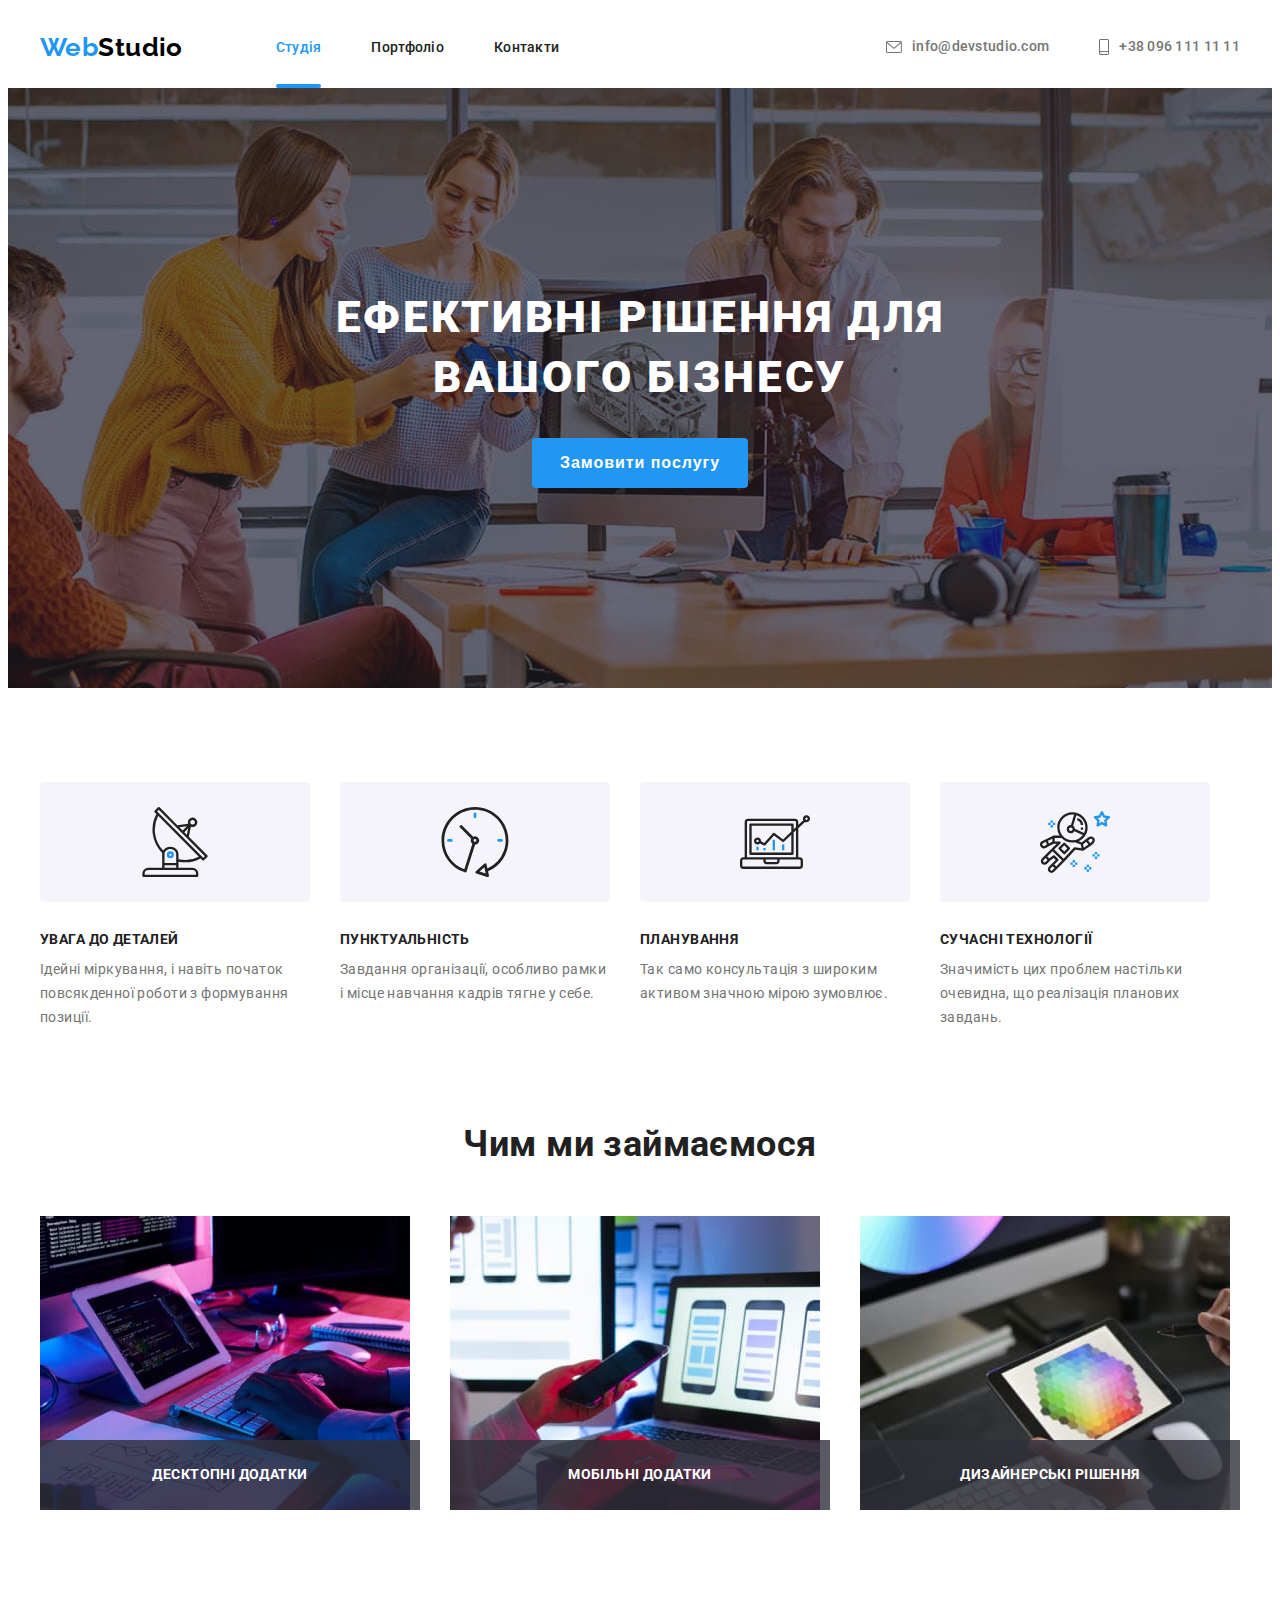
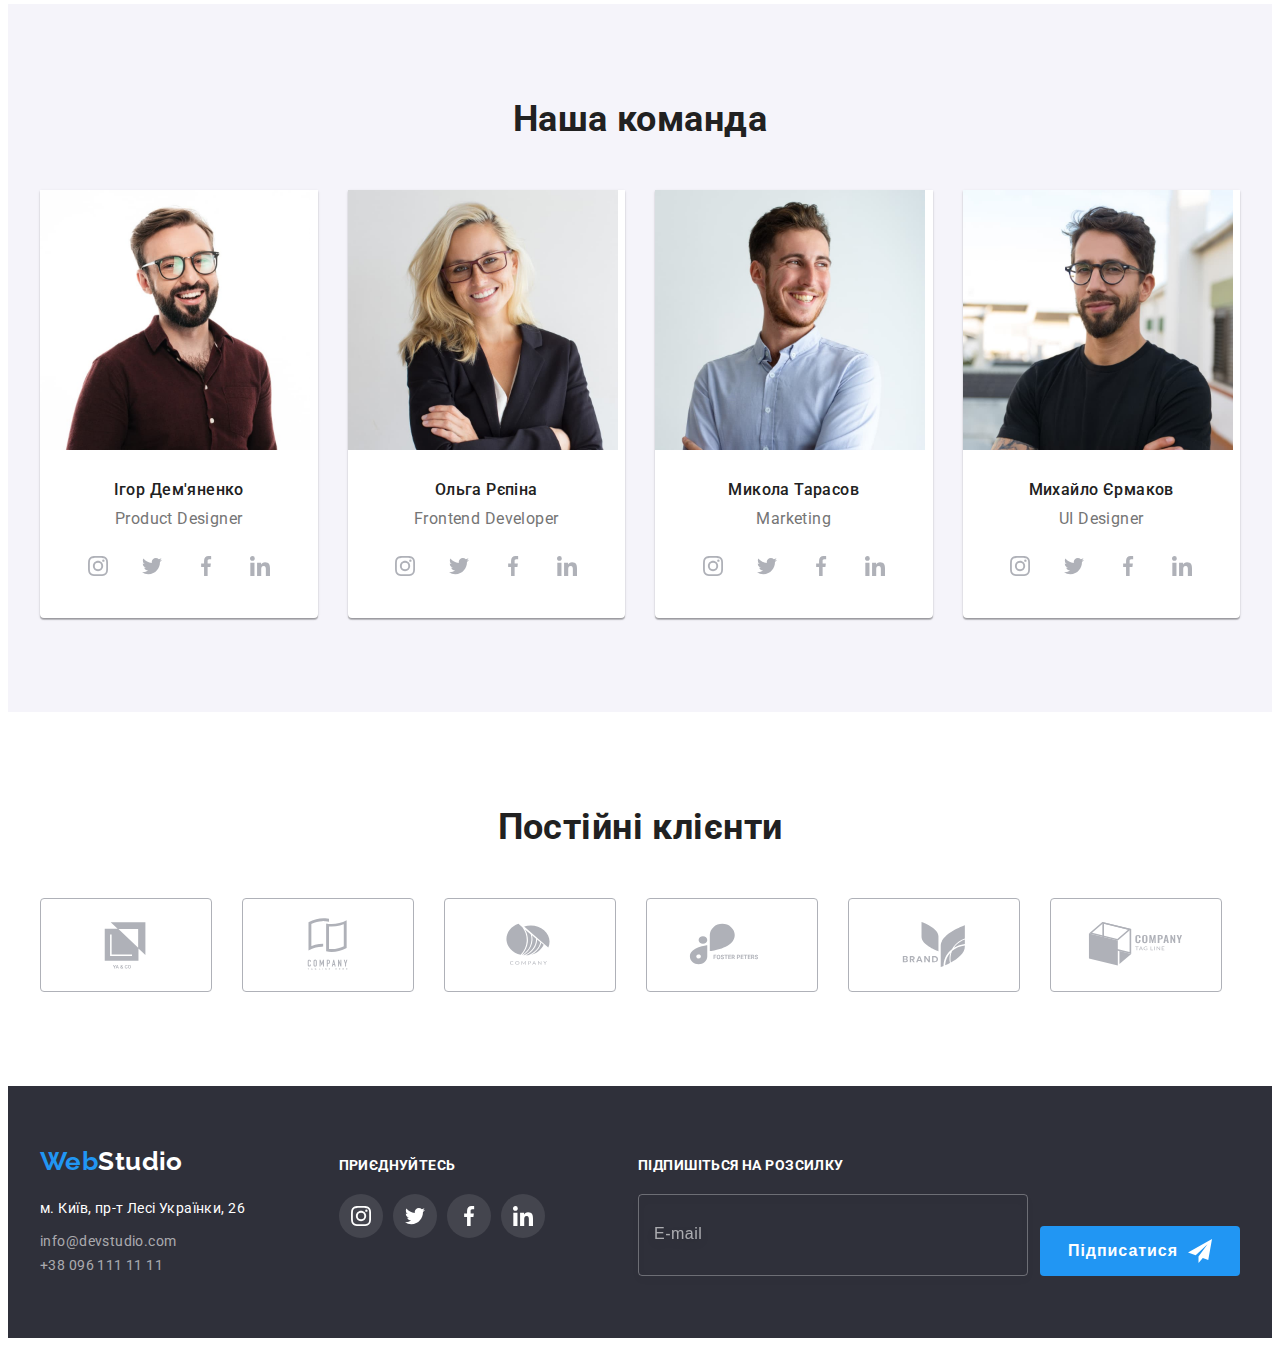
==== index.html @ f3a1c40e "Initial commit" ====
<!DOCTYPE html>
<html lang="uk">
  <head>
    <meta charset="UTF-8" />
    <meta http-equiv="X-UA-Compatible" content="IE=edge" />
    <meta name="viewport" content="width=device-width, initial-scale=1.0" />
    <title>WebStudio</title>
    <link rel="preconnect" href="https://fonts.googleapis.com" />
    <link rel="preconnect" href="https://fonts.gstatic.com" crossorigin />
    <link
      href="https://fonts.googleapis.com/css2?family=Raleway:wght@700&family=Roboto:wght@400;500;700;900&display=swap"
      rel="stylesheet"
    />
    <link
      rel="stylesheet"
      href="https://cdnjs.cloudflare.com/ajax/libs/modern-normalize/1.1.0/modern-normalize.min.css"
      integrity="sha512-wpPYUAdjBVSE4KJnH1VR1HeZfpl1ub8YT/NKx4PuQ5NmX2tKuGu6U/JRp5y+Y8XG2tV+wKQpNHVUX03MfMFn9Q=="
      crossorigin="anonymous"
      referrerpolicy="no-referrer"
    />
    <link rel="stylesheet" href="./css/main.min.css" />
  </head>
  <body>
    <header class="header header--interval">
      <div class="container header__position">
        <nav class="header__navigation">
          <a class="logo logo--blue logo--right link" href="./index.html"
            >Web<span class="logo logo--black">Studio</span>
          </a>
          <ul class="header__list list">
            <li class="header__item">
              <a class="header__link link current" href="./index.html"
                >Студія</a
              >
            </li>
            <li class="header__item">
              <a class="header__link link" href="./portfolio.html">Портфоліо</a>
            </li>
            <li class="header__item">
              <a class="header__link link" href="">Контакти</a>
            </li>
          </ul>
        </nav>
        <ul class="header-contacts list">
          <li class="header-contacts__item">
            <a
              href="mailto:info@devstudio.com"
              class="header-contacts__link link"
            >
              <svg class="header-contacts__icon" width="16" height="12">
                <use href="./img/symbol-defs.svg#icon-envelope"></use>
              </svg>
              info@devstudio.com
            </a>
          </li>
          <li class="header-contacts__item">
            <a href="tel:+380961111111" class="header-contacts__link link">
              <svg class="header-contacts__icon" width="10" height="16">
                <use href="./img/symbol-defs.svg#icon-smartphone"></use>
              </svg>
              +38 096 111 11 11
            </a>
          </li>
        </ul>
      </div>
    </header>
    <main>
      <section class="hero section">
        <div class="container">
          <h1 class="hero__title">Ефективні рішення для вашого бізнесу</h1>
          <button class="button button--size-s" type="button" data-modal-open>
            Замовити послугу
          </button>
        </div>
      </section>
      <section class="advanteges section">
        <div class="container">
          <h2 class="advanteges__title visually-hidden">Переваги</h2>
          <ul class="advanteges__list list">
            <li class="advanteges__item">
              <div class="advanteges__icon">
                <svg class="advanteges__icon-item" width="70" height="70">
                  <use href="./img/symbol-defs.svg#icon-antenna"></use>
                </svg>
              </div>
              <h3 class="advanteges__title">Увага до деталей</h3>
              <p class="advanteges__text">
                Ідейні міркування, і навіть початок повсякденної роботи з
                формування позиції.
              </p>
            </li>
            <li class="advanteges__item">
              <div class="advanteges__icon">
                <svg class="advanteges__icon-item" width="70" height="70">
                  <use href="./img/symbol-defs.svg#icon-clock"></use>
                </svg>
              </div>
              <h3 class="advanteges__title">Пунктуальність</h3>
              <p class="advanteges__text">
                Завдання організації, особливо рамки і місце навчання кадрів
                тягне у себе.
              </p>
            </li>
            <li class="advanteges__item">
              <div class="advanteges__icon">
                <svg class="advanteges__icon-item" width="70" height="70">
                  <use href="./img/symbol-defs.svg#icon-diagram"></use>
                </svg>
              </div>
              <h3 class="advanteges__title">Планування</h3>
              <p class="advanteges__text">
                Так само консультація з широким активом значною мірою зумовлює.
              </p>
            </li>
            <li class="advanteges__item">
              <div class="advanteges__icon">
                <svg class="advanteges__icon-item" width="70" height="70">
                  <use href="./img/symbol-defs.svg#icon-astronaut"></use>
                </svg>
              </div>
              <h3 class="advanteges__title">Сучасні технології</h3>
              <p class="advanteges__text">
                Значимість цих проблем настільки очевидна, що реалізація
                планових завдань.
              </p>
            </li>
          </ul>
        </div>
      </section>
      <section class="work section">
        <div class="container">
          <h2 class="title title--theme">Чим ми займаємося</h2>
          <ul class="work__list list">
            <li class="work__item">
              <img
                src="./img/workplace1.jpg"
                alt="верстка сайту"
                width="370"
                height="294"
              />
              <p class="work__name work__name--theme">Десктопні додатки</p>
            </li>
            <li class="work__item">
              <img
                src="./img/workplace2.jpg"
                alt="дизайн додатку"
                width="370"
                height="294"
              />
              <p class="work__name work__name--theme">Мобільні додатки</p>
            </li>
            <li class="work__item">
              <img
                src="./img/workplace3.jpg"
                alt="вибір кольору"
                width="370"
                height="294"
              />
              <p class="work__name work__name--theme">Дизайнерські рішення</p>
            </li>
          </ul>
        </div>
      </section>
      <section class="command section">
        <div class="container">
          <h2 class="title title--theme">Наша команда</h2>
          <ul class="command__list list">
            <li class="command__item">
              <img
                src="./img/team_mmbr1.jpeg"
                alt="працівник вебстудії"
                width="270"
                height="260"
              />
              <div class="command__card">
                <h3 class="command__name">Ігор Дем'яненко</h3>
                <p class="command__position" lang="en">Product Designer</p>
                <ul class="social-list list">
                  <li class="social-list__item">
                    <a
                      class="social-list__link social-list__link--theme-s"
                      href=""
                    >
                      <svg class="social-list__icon" width="20" height="20">
                        <use href="./img/symbol-defs.svg#icon-instagram"></use>
                      </svg>
                    </a>
                  </li>
                  <li class="social-list__item">
                    <a
                      class="social-list__link social-list__link--theme-s"
                      href=""
                    >
                      <svg class="social-list__icon" width="20" height="20">
                        <use href="./img/symbol-defs.svg#icon-twitter"></use>
                      </svg>
                    </a>
                  </li>
                  <li class="social-list__item">
                    <a
                      class="social-list__link social-list__link--theme-s"
                      href=""
                    >
                      <svg class="social-list__icon" width="20" height="20">
                        <use href="./img/symbol-defs.svg#icon-facebook"></use>
                      </svg>
                    </a>
                  </li>
                  <li class="social-list__item">
                    <a
                      class="social-list__link social-list__link--theme-s"
                      href=""
                    >
                      <svg class="social-list__icon" width="20" height="20">
                        <use href="./img/symbol-defs.svg#icon-linkedin"></use>
                      </svg>
                    </a>
                  </li>
                </ul>
              </div>
            </li>
            <li class="command__item">
              <img
                src="./img/team_mmbr2.jpeg"
                alt="працівник вебстудії"
                width="270"
                height="260"
              />
              <div class="command__card">
                <h3 class="command__name">Ольга Рєпіна</h3>
                <p class="command__position" lang="en">Frontend Developer</p>
                <ul class="social-list list">
                  <li class="social-list__item">
                    <a
                      class="social-list__link social-list__link--theme-s"
                      href=""
                    >
                      <svg class="social-list__icon" width="20" height="20">
                        <use href="./img/symbol-defs.svg#icon-instagram"></use>
                      </svg>
                    </a>
                  </li>
                  <li class="social-list__item">
                    <a
                      class="social-list__link social-list__link--theme-s"
                      href=""
                    >
                      <svg class="social-list__icon" width="20" height="20">
                        <use href="./img/symbol-defs.svg#icon-twitter"></use>
                      </svg>
                    </a>
                  </li>
                  <li class="social-list__item">
                    <a
                      class="social-list__link social-list__link--theme-s"
                      href=""
                    >
                      <svg class="social-list__icon" width="20" height="20">
                        <use href="./img/symbol-defs.svg#icon-facebook"></use>
                      </svg>
                    </a>
                  </li>
                  <li class="social-list__item">
                    <a
                      class="social-list__link social-list__link--theme-s"
                      href=""
                    >
                      <svg class="social-list__icon" width="20" height="20">
                        <use href="./img/symbol-defs.svg#icon-linkedin"></use>
                      </svg>
                    </a>
                  </li>
                </ul>
              </div>
            </li>
            <li class="command__item">
              <img
                src="./img/team_mmbr3.jpeg"
                alt="працівник вебстудії"
                width="270"
                height="260"
              />
              <div class="command__card">
                <h3 class="command__name">Микола Тарасов</h3>
                <p class="command__position" lang="en">Marketing</p>
                <ul class="social-list list">
                  <li class="social-list__item">
                    <a
                      class="social-list__link social-list__link--theme-s"
                      href=""
                    >
                      <svg class="social-list__icon" width="20" height="20">
                        <use href="./img/symbol-defs.svg#icon-instagram"></use>
                      </svg>
                    </a>
                  </li>
                  <li class="social-list__item">
                    <a
                      class="social-list__link social-list__link--theme-s"
                      href=""
                    >
                      <svg class="social-list__icon" width="20" height="20">
                        <use href="./img/symbol-defs.svg#icon-twitter"></use>
                      </svg>
                    </a>
                  </li>
                  <li class="social-list__item">
                    <a
                      class="social-list__link social-list__link--theme-s"
                      href=""
                    >
                      <svg class="social-list__icon" width="20" height="20">
                        <use href="./img/symbol-defs.svg#icon-facebook"></use>
                      </svg>
                    </a>
                  </li>
                  <li class="social-list__item">
                    <a
                      class="social-list__link social-list__link--theme-s"
                      href=""
                    >
                      <svg class="social-list__icon" width="20" height="20">
                        <use href="./img/symbol-defs.svg#icon-linkedin"></use>
                      </svg>
                    </a>
                  </li>
                </ul>
              </div>
            </li>
            <li class="command__item">
              <img
                src="./img/team_mmbr4.jpeg"
                alt="працівник вебстудії"
                width="270"
                height="260"
              />
              <div class="command__card">
                <h3 class="command__name">Михайло Єрмаков</h3>
                <p class="command__position" lang="en">UI Designer</p>
                <ul class="social-list list">
                  <li class="social-list__item">
                    <a
                      class="social-list__link social-list__link--theme-s"
                      href=""
                    >
                      <svg class="social-list__icon" width="20" height="20">
                        <use href="./img/symbol-defs.svg#icon-instagram"></use>
                      </svg>
                    </a>
                  </li>
                  <li class="social-list__item">
                    <a
                      class="social-list__link social-list__link--theme-s"
                      href=""
                    >
                      <svg class="social-list__icon" width="20" height="20">
                        <use href="./img/symbol-defs.svg#icon-twitter"></use>
                      </svg>
                    </a>
                  </li>
                  <li class="social-list__item">
                    <a
                      class="social-list__link social-list__link--theme-s"
                      href=""
                    >
                      <svg class="social-list__icon" width="20" height="20">
                        <use href="./img/symbol-defs.svg#icon-facebook"></use>
                      </svg>
                    </a>
                  </li>
                  <li class="social-list__item">
                    <a
                      class="social-list__link social-list__link--theme-s"
                      href=""
                    >
                      <svg class="social-list__icon" width="20" height="20">
                        <use href="./img/symbol-defs.svg#icon-linkedin"></use>
                      </svg>
                    </a>
                  </li>
                </ul>
              </div>
            </li>
          </ul>
        </div>
      </section>
      <section class="cliens section">
        <div class="container">
          <h2 class="title title--theme">Постійні клієнти</h2>
          <ul class="clients__list list">
            <li class="clients__item">
              <a class="clients__link" href="">
                <svg class="clients__icon" width="106" height="60">
                  <use href="./img/symbol-defs.svg#icon-Logo1"></use>
                </svg>
              </a>
            </li>
            <li class="clients__item">
              <a class="clients__link" href="">
                <svg class="clients__icon" width="106" height="60">
                  <use href="./img/symbol-defs.svg#icon-Logo2"></use>
                </svg>
              </a>
            </li>
            <li class="clients__item">
              <a class="clients__link" href="">
                <svg class="clients__icon" width="106" height="60">
                  <use href="./img/symbol-defs.svg#icon-Logo3"></use>
                </svg>
              </a>
            </li>
            <li class="clients__item">
              <a class="clients__link" href="">
                <svg class="clients__icon" width="106" height="60">
                  <use href="./img/symbol-defs.svg#icon-Logo4"></use>
                </svg>
              </a>
            </li>
            <li class="clients__item">
              <a class="clients__link" href="">
                <svg class="clients__icon" width="106" height="60">
                  <use href="./img/symbol-defs.svg#icon-Logo5"></use>
                </svg>
              </a>
            </li>
            <li class="clients__item">
              <a class="clients__link" href="">
                <svg class="clients__icon" width="106" height="60">
                  <use href="./img/symbol-defs.svg#icon-Logo6"></use>
                </svg>
              </a>
            </li>
          </ul>
        </div>
      </section>
    </main>
    <footer class="footer">
      <div class="container footer__position">
        <div class="footer__content">
          <a class="logo logo--blue link" href="./index.html"
            >Web<span class="logo logo--white">Studio</span>
          </a>
          <address class="adress adress--top">
            <ul class="adress__list list">
              <li class="adress__item">
                <a
                  class="adress__geolink link"
                  href="https://goo.gl/maps/qnxu2ppHanYmHoTc9"
                  target="_blank"
                  rel="noopener noreferrer nofollow"
                  >м. Київ, пр-т Лесі Українки, 26</a
                >
              </li>
              <li class="adress-item">
                <a class="adress__link link" href="mailto:info@devstudio.com"
                  >info@devstudio.com</a
                >
              </li>
              <li class="adress__item">
                <a class="adress__link link" href="tel:+380961111111"
                  >+38 096 111 11 11</a
                >
              </li>
            </ul>
          </address>
        </div>
        <div class="footer__social">
          <h2 class="footer__title">Приєднуйтесь</h2>
          <ul class="social-list list">
            <li class="social-list__item">
              <a class="social-list__link social-list__link--theme-m" href="">
                <svg class="social-list__icon" width="20" height="20">
                  <use href="./img/symbol-defs.svg#icon-instagram"></use>
                </svg>
              </a>
            </li>
            <li class="social-list__item">
              <a class="social-list__link social-list__link--theme-m" href="">
                <svg class="social-list__icon" width="20" height="20">
                  <use href="./img/symbol-defs.svg#icon-twitter"></use>
                </svg>
              </a>
            </li>
            <li class="social-list__item">
              <a class="social-list__link social-list__link--theme-m" href="">
                <svg class="social-list__icon" width="20" height="20">
                  <use href="./img/symbol-defs.svg#icon-facebook"></use>
                </svg>
              </a>
            </li>
            <li class="social-list__item">
              <a class="social-list__link social-list__link--theme-m" href="">
                <svg class="social-list__icon" width="20" height="20">
                  <use href="./img/symbol-defs.svg#icon-linkedin"></use>
                </svg>
              </a>
            </li>
          </ul>
        </div>
        <form class="footer__form footer__form--position">
          <div class="footer__sub">
            <label for="user_email" class="footer__label"
              >Підпишіться на розсилку</label
            >
            <input
              class="footer__email"
              type="email"
              name="email"
              id="user_email"
              placeholder="E-mail"
            />
          </div>
          <button
            class="button button--size-m button--content-position"
            type="submit"
          >
            Підписатися
            <svg class="clients-icon" width="24" height="24">
              <use href="./img/symbol-defs.svg#icon-icon-send"></use>
            </svg>
          </button>
        </form>
      </div>
    </footer>
    <div class="backdrop is-hidden" data-modal>
      <div class="backdrop__modal">
        <button class="backdrop__button backdrop__button--accent" type="button"  data-modal-close>
          <svg class="backdrop__close backdrop__close--accent" width="18" height="18">
            <use href="./img/symbol-defs.svg#icon-close"></use>
          </svg>
        </button>
        <form class="form">
          <h3 class="form__title">
            Залиште свої дані, ми вам передзвонимо
          </h3>
          <div class="form__item">
            <label class="form__label" for="name">Ім'я</label>
            <span class="form__input">
              <input
                class="form__data"
                type="text"
                name="name"
                id="name"
                autofocus
              />
              <svg class="form__icon" width="18" height="18">
                <use href="./img/symbol-defs.svg#icon-person-black"></use>
              </svg>
            </span>
          </div>
          <div class="form__item">
            <label class="form__label" for="tel">Телефон</label>
            <span class="form__input">
              <input class="form__data" type="tel" name="tel" id="tel" />
              <svg class="form__icon" width="18" height="18">
                <use href="./img/symbol-defs.svg#icon-phone-black"></use>
              </svg>
            </span>
          </div>
          <div class="form__item">
            <label class="form__label" for="mail">Пошта</label>
            <span class="form__input">
              <input class="form__data" type="email" name="mail" id="mail" />
              <svg class="form__icon" width="18" height="18">
                <use href="./img/symbol-defs.svg#icon-email-black"></use>
              </svg>
            </span>
          </div>
          <div class="form__item form__item--bottom">
            <label class="form__label" for="comment">Коментар</label>
            <textarea
              name="comment"
              id="comment"
              cols="30"
              rows="10"
              placeholder="Введіть текст"
            ></textarea>
          </div>
          <span class="check check--bottom">
            <label class="check__label">
              <input class="check__input" type="checkbox" name="policy" />
              <span class="check__icon check__icon--normal">
                <svg class="check__point" width="12" height="11">
                  <use href="./img/symbol-defs.svg#icon-check"></use>
                </svg>
              </span>
              Погоджуюся з розсилкою та приймаю
              <a class="check__link check__link--accent" href="">Умови договору</a>
            </label>
          </span>
          <span class="form-button">
            <button type="submit" class="button button--size-m">
              Відправити
            </button>
          </span>
        </form>
      </div>
    </div>
    <script src="./js/modal.js"></script>
  </body>
</html>
---- css/main.min.css ----
.visually-hidden{position:absolute;width:1px;height:1px;margin:-1px;border:0;padding:0;white-space:nowrap;-webkit-clip-path:inset(100%);clip-path:inset(100%);clip:rect(0 0 0 0);overflow:hidden}:root{--accent-color: #2196F3;--border-color: #F5F4FA;--button-color: #2196F3;--command-backgroud: #F5F4FA;--contacts-link: #757575;--first-font-size: 16px;--footer-adresscolor: #FFFFFF;--footer-background: #2F303A;--header-link: #212121;--hero-backgroud: #2F303A;--label-color: #757575;--link-color: #afb1b8;--logo-black: #000000;--logo-blue: #2196F3;--logo-white: #FFFFFF;--main-color: #FFFFFF;--modal-background: #FFFFFF;--second-title-color: #212121;--second-font: "Raleway", "sans-serif";--second-font-size: 14px;--thrid-title-color: #212121;--text-color: #757575;--typical-lh: 1.19}body{font-family:"Roboto","sans-serif";background-color:var(--main-color);letter-spacing:.03em;font-size:14px;color:var(--thrid-title-color)}.container{width:1200px;padding-left:15px;padding-right:15px;margin:0 auto}p,h1,h2,h3,h4,h5,h6{margin:0}ul,ol{margin:0;padding-left:0}button{cursor:pointer;margin:0}address{font-style:normal}img{display:block}.list{list-style:none}.link{text-decoration:none}.adress__list{line-height:1.71}.adress--top{margin-top:20px}.adress__geolink{color:var(--footer-adresscolor)}.adress__item{margin-bottom:9px}.adress__item:last-child{margin:0}.adress__link{color:rgba(255,255,255,.6);transition-property:color;transition-duration:250ms;transition-timing-function:cubic-bezier(0.4, 0, 0.2, 1)}.adress__link:hover,.adress__link:focus{color:var(--accent-color)}.btn{font-family:inherit;font-style:normal;font-weight:500;font-size:var(--first-font-size);line-height:1.62;text-align:center;letter-spacing:.03em;color:#212121;background-color:var(--border-color);border-radius:4px;border:var(--border-color);transition-property:background-color,box-shadow;transition-duration:250ms;transition-timing-function:cubic-bezier(0.4, 0, 0.2, 1)}.btn:hover,.btn:focus{border:var(--accent-color);background-color:var(--accent-color);color:var(--main-color);box-shadow:0px 1px 1px rgba(0,0,0,.12),0px 4px 4px rgba(0,0,0,.06),1px 4px 6px rgba(0,0,0,.16)}.button{font-weight:700;font-size:var(--first-font-size);line-height:1.88;letter-spacing:.06em;color:var(--main-color);background:var(--button-color);border-radius:4px;border:none;transition-property:background-color;transition-duration:250ms;transition-timing-function:cubic-bezier(0.4, 0, 0.2, 1)}.button:focus,.button:hover{background-color:#188ce8}.button--size-s{padding:10px 0;width:216px}.button--size-m{padding:10px 0;width:200px}.button--content-position{display:flex;justify-content:center;align-items:center;gap:10px}.check{display:flex;justify-content:center;align-items:center;gap:8px}.check--bottom{margin-bottom:30px}.check__label{margin:0;font-size:14px;line-height:1.7;letter-spacing:.03em;display:flex;align-items:center;position:relative;color:var(--label-color)}.check__input{display:inline-block;position:absolute;width:1px;height:1px;margin:-1px;padding:0;border:0;clip:rect(0 0 0 0);overflow:hidden}.check__icon{display:inline-block;width:16px;height:15px;border:2px solid;border-radius:3px;margin-right:8px;position:relative}.check__input:checked+.check__icon{background-color:var(--accent-color);border-color:var(--accent-color)}.check__input:focus+.check__icon{border-color:var(--accent-color)}.check__icon--normal{border-color:#212121;background-color:#fff}.check__point{position:absolute;top:50%;left:50%;transform:translate(-50%, -50%)}.check__link--accent{color:var(--accent-color)}.logo--right{margin-right:93px}.logo{font-family:var(--second-font);font-style:normal;font-weight:700;font-size:26px;line-height:var(--typical-lh)}.logo--blue{color:var(--logo-blue)}.logo--black{color:var(--logo-black)}.logo--white{color:var(--logo-white)}.backdrop{position:fixed;top:0;width:100%;height:100%;background-color:rgba(0,0,0,.2);transition:opasity 300ms linear,visibility 300ms linear}.backdrop__modal{position:absolute;top:50%;left:50%;transform:translate(-50%, -50%) scale(1);transition:transform 300ms linear;width:528px;min-height:581px;background:var(--modal-background);box-shadow:0px 1px 3px rgba(0,0,0,.12),0px 1px 1px rgba(0,0,0,.14),0px 2px 1px rgba(0,0,0,.2);border-radius:4px;padding:40px}.backdrop.is-hidden .backdrop__modal{transform:translate(-50%, -50%) scale(0)}.backdrop__button{position:absolute;top:8px;right:8px;width:30px;height:30px;background:var(--modal-background);border:1px solid rgba(0,0,0,.1);border-radius:50%;display:flex;align-items:center;justify-content:center;padding:0;outline:none}.backdrop__button:focus{fill:var(--accent-color);border-color:var(--accent-color)}.backdrop__button--accent{transition-property:border-color;transition-duration:250ms;transition-timing-function:cubic-bezier(0.4, 0, 0.2, 1)}.backdrop__close{fill:#000}.backdrop__close:hover,.backdrop__close:focus{fill:var(--accent-color)}.backdrop__close--accent{transition-property:fill;transition-duration:250ms;transition-timing-function:cubic-bezier(0.4, 0, 0.2, 1)}.is-hidden{opacity:0;visibility:hidden;pointer-events:none}.form__title{font-size:20px;line-height:1.15;color:var(--second-title-color);width:100%;text-align:center;margin-bottom:12px}.form__item{display:flex;flex-direction:column;margin-bottom:10px}.form__item--bottom{margin-bottom:20px}.form__label{font-size:12px;line-height:1.17;letter-spacing:.01em;color:var(--label-color);margin-bottom:4px}.form__input{position:relative}.form__data{width:100%;height:40px;font:inherit;padding:12px 11px 12px 40px;border:1px solid rgba(33,33,33,.2);border-radius:4px;transition-property:border-color,color;transition-duration:250ms;transition-timing-function:cubic-bezier(0.4, 0, 0.2, 1);outline:none}.form__data:focus{border-color:var(--accent-color)}.form__icon{position:absolute;top:50%;left:10px;transform:translateY(-50%);fill:#000}.form__data:focus+.form__icon{fill:var(--accent-color)}.form__item textarea{width:100%;height:120px;padding:12px 16px;outline:none;border:1px solid rgba(33,33,33,.2);border-radius:4px;resize:none;transition-property:border-color;transition-duration:250ms;transition-timing-function:cubic-bezier(0.4, 0, 0.2, 1)}.form__item textarea::-moz-placeholder{font-family:"Roboto";font-style:normal;font-weight:400;font-size:12px;line-height:1.17;letter-spacing:.01em;color:rgba(117,117,117,.5)}.form__item textarea:-ms-input-placeholder{font-family:"Roboto";font-style:normal;font-weight:400;font-size:12px;line-height:1.17;letter-spacing:.01em;color:rgba(117,117,117,.5)}.form__item textarea::placeholder{font-family:"Roboto";font-style:normal;font-weight:400;font-size:12px;line-height:1.17;letter-spacing:.01em;color:rgba(117,117,117,.5)}.form__item textarea:focus{border-color:var(--accent-color)}.form-button{display:flex;flex-direction:column;align-items:center}.section{padding:94px 0}.social-list{display:flex;justify-content:center;gap:10px}.social-list__icon{fill:currentColor}.social-list__link{width:44px;height:44px;border-radius:50%;display:flex;align-items:center;justify-content:center;transition-property:color,background-color;transition-duration:250ms;transition-timing-function:cubic-bezier(0.4, 0, 0.2, 1)}.social-list__link:hover,.social-list__link:focus{background-color:var(--accent-color);color:var(--main-color)}.social-list__link--theme-s{background-color:var(--main-color);color:var(--link-color)}.social-list__link--theme-m{background-color:rgba(255,255,255,.1);color:var(--main-color)}.title{font-size:36px;line-height:1.17;text-align:center}.title--theme{color:var(--second-title-color);margin-bottom:50px}.advanteges__icon{width:270px;height:120px;background-color:var(--command-backgroud);border-radius:4px;display:flex;justify-content:center;align-items:center;margin-bottom:30px}.advanteges__list{display:flex;flex-wrap:wrap;gap:30px}.advanteges__title{font-size:var(--second-font-size);line-height:1.14;text-transform:uppercase;margin-bottom:10px}.advanteges__item{width:270px}.advanteges__text{line-height:1.71;color:var(--text-color)}.clients__list{display:flex;gap:30px}.clients__icon{fill:currentColor}.clients__link{display:flex;width:170px;height:92px;border:1px solid var(--link-color);border-radius:4px;align-items:center;justify-content:center;color:var(--link-color);transition-property:color,border-color;transition-duration:250ms;transition-timing-function:cubic-bezier(0.4, 0, 0.2, 1)}.clients__link:hover,.clients__link:focus{border-color:var(--accent-color);color:var(--accent-color)}.command{background-color:var(--command-backgroud)}.command__list{display:flex;gap:30px}.command__item{background:var(--main-color);box-shadow:0px 1px 3px rgba(0,0,0,.12),0px 1px 1px rgba(0,0,0,.14),0px 2px 1px rgba(0,0,0,.2);border-radius:0px 0px 4px 4px;width:calc((100% - 90px)/4)}.command__card{padding:30px 0}.command__name{font-weight:500;font-size:var(--first-font-size);line-height:var(--typical-lh);text-align:center;margin-bottom:10px}.command__position{font-size:var(--first-font-size);line-height:1.19;text-align:center;color:var(--text-color);margin-bottom:16px}.header--interval{padding:24px 0 25px}.header__position{display:flex;align-items:center}.header__navigation{display:flex;align-items:center}.header__link{font-weight:500;line-height:1.14;letter-spacing:.02em;color:var(--header-link);transition-property:color;transition-duration:250ms;transition-timing-function:cubic-bezier(0.4, 0, 0.2, 1)}.header__link:hover,.header__link:focus{color:var(--accent-color)}.header__item{position:relative}.header__list .header__link.current{color:var(--accent-color)}.header__list .header__link.current::after{position:absolute;bottom:-32px;content:"";display:block;width:100%;height:4px;background:var(--accent-color);border-radius:2px}.header__list{width:281px;display:flex;gap:50px}.header-contacts__link{font-weight:500;line-height:1.14;letter-spacing:.02em;color:var(--contacts-link);display:flex;align-items:center;transition-property:color;transition-duration:250ms;transition-timing-function:cubic-bezier(0.4, 0, 0.2, 1)}.header-contacts__link:hover{color:var(--accent-color)}.header-contacts__icon{margin-right:10px;fill:currentColor}.header-contacts{display:flex;gap:50px;margin-left:auto}.header--bottomline{border-bottom:1px solid #ececec}.hero{background-color:var(--hero-backgroud);padding:200px 0;text-align:center;background-image:linear-gradient(rgba(47, 48, 58, 0.4), rgba(47, 48, 58, 0.4)),url(../img/hero.jpeg);background-repeat:no-repeat;background-position:center;background-size:cover;max-width:1600px;margin:0 auto}.hero__title{font-weight:900;font-size:44px;line-height:1.36;text-align:center;letter-spacing:.06em;text-transform:uppercase;color:var(--main-color);box-sizing:border-box;margin:0 auto 30px;width:696px}.footer{background:var(--footer-background);padding:60px 0}.footer__title{font-family:"Roboto";font-style:normal;font-weight:700;font-size:var(--second-font-size);line-height:1.14;letter-spacing:.03em;text-transform:uppercase;color:var(--main-color);margin-bottom:20px}.footer__position{display:flex;align-items:baseline;justify-content:space-between}.footer__form--position{display:flex;align-items:flex-end;gap:12px}.footer__label{font-weight:700;line-height:1.14;text-transform:uppercase;color:var(--footer-adresscolor);width:207px;display:block;margin-bottom:20px}.footer__form input{color:var(--main-color);width:358px;height:50px;border:1px solid rgba(255,255,255,.3);filter:drop-shadow(0px 4px 4px rgba(0, 0, 0, 0.15));border-radius:4px;background-color:rgba(0,0,0,0);padding:15px;margin:0}.footer__form input::-moz-placeholder{font-weight:400;font-size:16px;line-height:1.25px;letter-spacing:.03em;color:rgba(255,255,255,.6)}.footer__form input:-ms-input-placeholder{font-weight:400;font-size:16px;line-height:1.25px;letter-spacing:.03em;color:rgba(255,255,255,.6)}.footer__form input::placeholder{font-weight:400;font-size:16px;line-height:1.25px;letter-spacing:.03em;color:rgba(255,255,255,.6)}.button-list{display:flex;justify-content:center;gap:8px;margin-bottom:50px}.button-title{padding:6px 22px}.button-title:first-child{padding:6px 25px}.galery-list{display:flex;flex-wrap:wrap;gap:30px}.galery-card{border:1px solid #eee;padding:24px 20px}.galery-title{font-size:18px;line-height:2;letter-spacing:.06em;color:var(--thrid-title-color);margin-bottom:4px}.galery-item{width:calc((100% - 60px)/3)}.galery-link{display:block;transition-property:box-shadow;transition-duration:250ms;transition-timing-function:cubic-bezier(0.4, 0, 0.2, 1)}.galery-link:hover{box-shadow:0px 1px 1px rgba(0,0,0,.12),0px 4px 4px rgba(0,0,0,.06),1px 4px 6px rgba(0,0,0,.16)}.galery-text{font-size:var(--first-font-size);line-height:1.88;color:var(--text-color)}.galery-image{position:relative;overflow:hidden}.galery-overlay{position:absolute;width:100%;height:100%;bottom:0;right:0;transform:translateY(100%);transition-property:transform;transition-duration:250ms;transition-timing-function:cubic-bezier(0.4, 0, 0.2, 1);overflow:auto}.galery-link:hover .galery-overlay{transform:translateY(0)}.galery-overlay-content{font-size:18px;line-height:1.56;letter-spacing:.03em;color:var(--main-color);padding:63px 24px;background:rgba(33,150,243,.9)}.work{padding:0 0 94px}.work__list{display:flex;gap:30px}.work__item{position:relative;width:calc((100% - 60px)/3)}.work__name{position:absolute;bottom:0px;font-style:normal;font-weight:700;font-size:var(--second-font-size);line-height:1.14;text-align:center;letter-spacing:.03em;text-transform:uppercase;width:100%;padding:27px 0}.work__name--theme{color:var(--main-color);background-color:rgba(47,48,58,.8)}/*# sourceMappingURL=main.min.css.map */
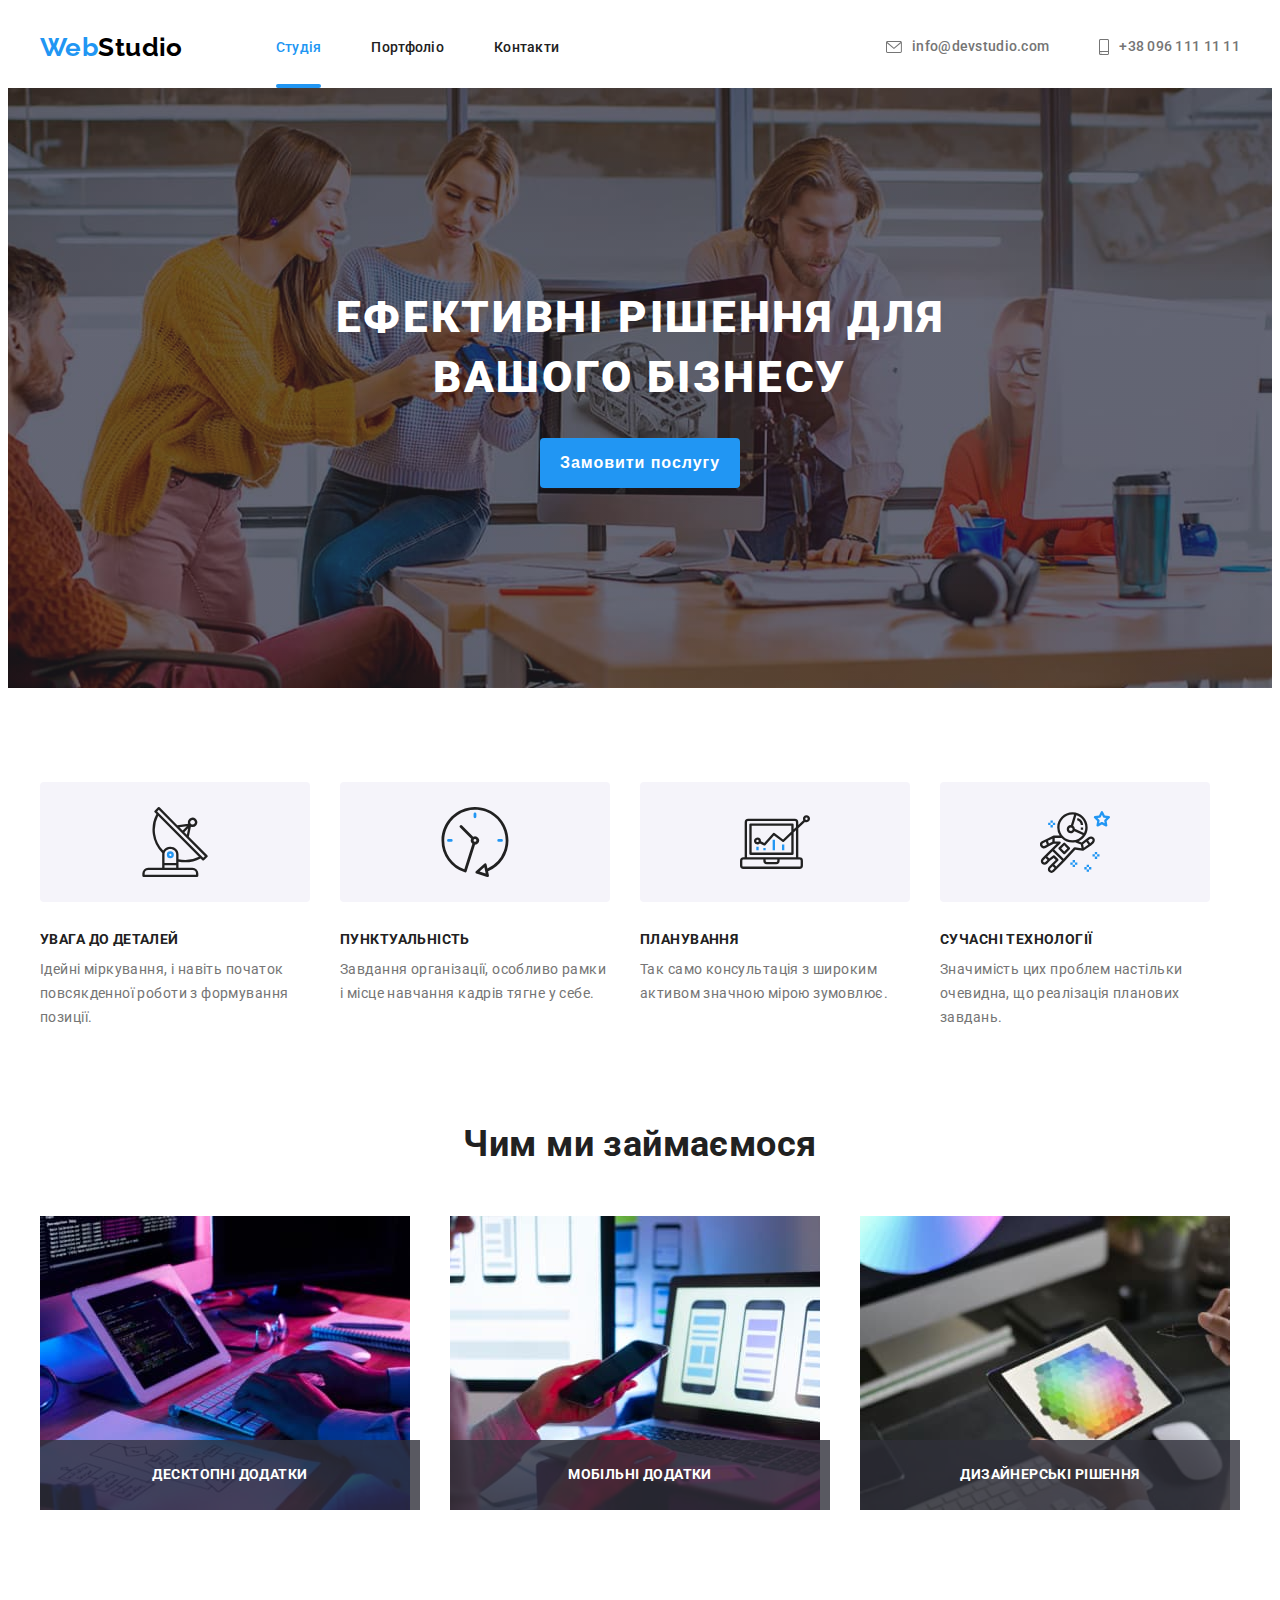
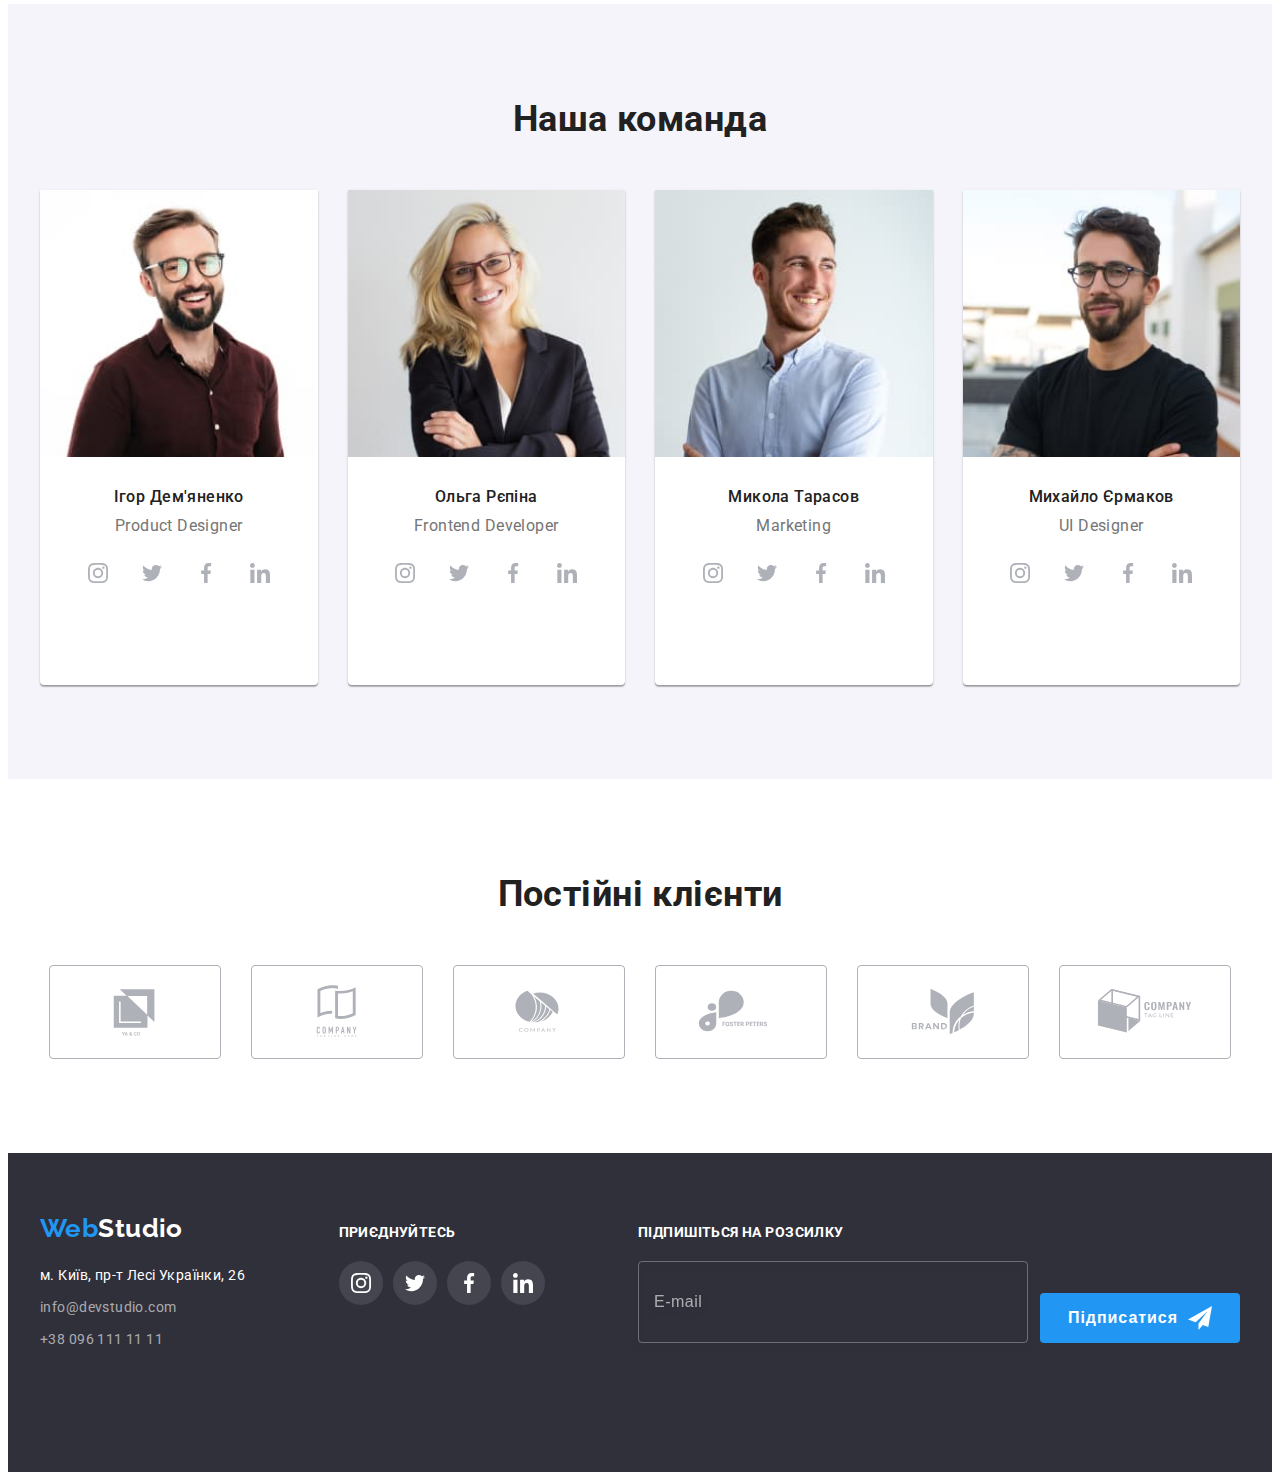
==== commit 696cfb1a: "адаптивна верстка" ====
--- a/index.html
+++ b/index.html
@@ -62,6 +62,77 @@
             </a>
           </li>
         </ul>
+        <button type="button" class="mob-open" data-menu-open>
+          <svg class="mob-open__icon" width="40" height="40">
+            <use href="./img/symbol-defs.svg#icon-mob-menu-open"></use>
+          </svg>
+        </button>
+      </div>
+      <div class="mob-container">
+        <div class="mob-menu is-hidden" data-menu>
+          <div class="mob-menu__top">
+            <button type="button" class="mob-close" data-menu-close>
+            <svg class="mob-close__icon" width="40" height="40">
+              <use href="./img/symbol-defs.svg#icon-mob-menu-close"></use>
+            </svg>
+          </button>
+          <ul class="mob-menu__list list">
+            <li class="mob-menu__item">
+              <a class="mob-menu__link link mob-menu__link--accent" href="./index.html"
+                >Студія</a
+              >
+            </li>
+            <li class="mob-menu__item">
+              <a class="mob-menu__link link" href="./portfolio.html"
+                >Портфоліо</a
+              >
+            </li>
+            <li class="mob-menu__item">
+              <a class="mob-menu__link link" href="">Контакти</a>
+            </li>
+          </ul>
+          </div>
+          <div class="mob-menu__bottom">
+            <div class="mob-contacts">
+            <a href="tel:+380961111111" class="mob-contacts__tel link">
+              +38 096 111 11 11
+            </a>
+            <a href="mailto:info@devstudio.com" class="mob-contacts__mail link"
+              >info@devstudio.com
+            </a>
+          </div>
+          <div class="mob-social">
+            <a
+              class="mob-social__link link"
+              href=""
+              target="_blank"
+              rel="noopener noreferrer nofollow"
+              >Instagram</a
+            >
+            <a
+              class="mob-social__link link"
+              href=""
+              target="_blank"
+              rel="noopener noreferrer nofollow"
+              >Twitter</a
+            >
+            <a
+              class="mob-social__link link"
+              href=""
+              target="_blank"
+              rel="noopener noreferrer nofollow"
+              >Facebook</a
+            >
+            <a
+              class="mob-social__link link mob-social__link--margin-not"
+              href=""
+              target="_blank"
+              rel="noopener noreferrer nofollow"
+              >Linkedin</a
+            >
+          </div>
+          </div>
+        </div>
       </div>
     </header>
     <main>
@@ -133,8 +204,12 @@
           <ul class="work__list list">
             <li class="work__item">
               <img
-                src="./img/workplace1.jpg"
-                alt="верстка сайту"
+                srcset="
+                  ./img/work/work-1_1x.jpeg 1x,
+                  ./img/work/work-1_2x.jpeg 2x
+                "
+                src="./img/work/work-1_1x.jpeg"
+                alt="Верстка сайту"
                 width="370"
                 height="294"
               />
@@ -142,8 +217,12 @@
             </li>
             <li class="work__item">
               <img
-                src="./img/workplace2.jpg"
-                alt="дизайн додатку"
+                srcset="
+                  ./img/work/work-2_1x.jpeg 1x,
+                  ./img/work/work-2_2x.jpeg 2x
+                "
+                src="./img/work/work-2_1x.jpeg"
+                alt="Дизайн додатку"
                 width="370"
                 height="294"
               />
@@ -151,8 +230,12 @@
             </li>
             <li class="work__item">
               <img
-                src="./img/workplace3.jpg"
-                alt="вибір кольору"
+                srcset="
+                  ./img/work/work-3_1x.jpeg 1x,
+                  ./img/work/work-3_2x.jpeg 2x
+                "
+                src="./img/work/work-3_1x.jpeg"
+                alt="Вибір кольору"
                 width="370"
                 height="294"
               />
@@ -166,12 +249,34 @@
           <h2 class="title title--theme">Наша команда</h2>
           <ul class="command__list list">
             <li class="command__item">
-              <img
-                src="./img/team_mmbr1.jpeg"
-                alt="працівник вебстудії"
-                width="270"
-                height="260"
-              />
+              <picture>
+                <source
+                  srcset="
+                    ../img/team/team1_1x.jpeg 1x,
+                    ../img/team/team1_2x.jpeg 2x
+                  "
+                  media="(min-width: 1200px)"
+                />
+                <source
+                  srcset="
+                    ../img/team/team1_tablet_1x.jpeg 1x,
+                    ../img/team/team1_tablet_2x.jpeg 2x
+                  "
+                  media="(min-width: 768px)"
+                />
+                <source
+                  srcset="
+                    ../img/team/team1_mob_1x.jpeg 1x,
+                    ../img/team/team1_mob_2x.jpeg 2x
+                  "
+                  media="(max-width: 767px)"
+                />
+                <img
+                  src="../img/team/team1_1x.jpeg"
+                  alt="працівник вебстудії"
+                  width="450"
+                />
+              </picture>
               <div class="command__card">
                 <h3 class="command__name">Ігор Дем'яненко</h3>
                 <p class="command__position" lang="en">Product Designer</p>
@@ -220,12 +325,34 @@
               </div>
             </li>
             <li class="command__item">
-              <img
-                src="./img/team_mmbr2.jpeg"
-                alt="працівник вебстудії"
-                width="270"
-                height="260"
-              />
+              <picture
+                ><source
+                  srcset="
+                    ../img/team/team2_1x.jpeg 1x,
+                    ../img/team/team2_2x.jpeg 2x
+                  "
+                  media="(min-width: 1200px)"
+                />
+                <source
+                  srcset="
+                    ../img/team/team2_tablet_1x.jpeg 1x,
+                    ../img/team/team2_tablet_2x.jpeg 2x
+                  "
+                  media="(min-width: 768px)"
+                />
+                <source
+                  srcset="
+                    ../img/team/team2_mob_1x.jpeg 1x,
+                    ../img/team/team2_mob_2x.jpeg 2x
+                  "
+                  media="(max-width: 767px)"
+                />
+                <img
+                  src="../img/team/team2_1x.jpeg"
+                  alt="працівник вебстудії"
+                  width="450"
+                />
+              </picture>
               <div class="command__card">
                 <h3 class="command__name">Ольга Рєпіна</h3>
                 <p class="command__position" lang="en">Frontend Developer</p>
@@ -274,12 +401,34 @@
               </div>
             </li>
             <li class="command__item">
-              <img
-                src="./img/team_mmbr3.jpeg"
-                alt="працівник вебстудії"
-                width="270"
-                height="260"
-              />
+              <picture
+                ><source
+                  srcset="
+                    ../img/team/team3_1x.jpeg 1x,
+                    ../img/team/team3_2x.jpeg 2x
+                  "
+                  media="(min-width: 1200px)"
+                />
+                <source
+                  srcset="
+                    ../img/team/team3_tablet_1x.jpeg 1x,
+                    ../img/team/team3_tablet_2x.jpeg 2x
+                  "
+                  media="(min-width: 768px)"
+                />
+                <source
+                  srcset="
+                    ../img/team/team3_mob_1x.jpeg 1x,
+                    ../img/team/team3_mob_2x.jpeg 2x
+                  "
+                  media="(max-width: 767px)"
+                />
+                <img
+                  src="../img/team/team3_1x.jpeg"
+                  alt="працівник вебстудії"
+                  width="450"
+                />
+              </picture>
               <div class="command__card">
                 <h3 class="command__name">Микола Тарасов</h3>
                 <p class="command__position" lang="en">Marketing</p>
@@ -328,12 +477,34 @@
               </div>
             </li>
             <li class="command__item">
-              <img
-                src="./img/team_mmbr4.jpeg"
-                alt="працівник вебстудії"
-                width="270"
-                height="260"
-              />
+              <picture
+                ><source
+                  srcset="
+                    ../img/team/team4_1x.jpeg 1x,
+                    ../img/team/team4_2x.jpeg 2x
+                  "
+                  media="(min-width: 1200px)"
+                />
+                <source
+                  srcset="
+                    ../img/team/team4_tablet_1x.jpeg 1x,
+                    ../img/team/team4_tablet_2x.jpeg 2x
+                  "
+                  media="(min-width: 768px)"
+                />
+                <source
+                  srcset="
+                    ../img/team/team4_mob_1x.jpeg 1x,
+                    ../img/team/team4_mob_2x.jpeg 2x
+                  "
+                  media="(max-width: 767px)"
+                />
+                <img
+                  src="../img/team/team4_1x.jpeg"
+                  alt="працівник вебстудії"
+                  width="450"
+                />
+              </picture>
               <div class="command__card">
                 <h3 class="command__name">Михайло Єрмаков</h3>
                 <p class="command__position" lang="en">UI Designer</p>
@@ -451,7 +622,7 @@
                   >м. Київ, пр-т Лесі Українки, 26</a
                 >
               </li>
-              <li class="adress-item">
+              <li class="adress__item">
                 <a class="adress__link link" href="mailto:info@devstudio.com"
                   >info@devstudio.com</a
                 >
@@ -524,15 +695,21 @@
     </footer>
     <div class="backdrop is-hidden" data-modal>
       <div class="backdrop__modal">
-        <button class="backdrop__button backdrop__button--accent" type="button"  data-modal-close>
-          <svg class="backdrop__close backdrop__close--accent" width="18" height="18">
+        <button
+          class="backdrop__button backdrop__button--accent"
+          type="button"
+          data-modal-close
+        >
+          <svg
+            class="backdrop__close backdrop__close--accent"
+            width="18"
+            height="18"
+          >
             <use href="./img/symbol-defs.svg#icon-close"></use>
           </svg>
         </button>
         <form class="form">
-          <h3 class="form__title">
-            Залиште свої дані, ми вам передзвонимо
-          </h3>
+          <h3 class="form__title">Залиште свої дані, ми вам передзвонимо</h3>
           <div class="form__item">
             <label class="form__label" for="name">Ім'я</label>
             <span class="form__input">
@@ -585,7 +762,9 @@
                 </svg>
               </span>
               Погоджуюся з розсилкою та приймаю
-              <a class="check__link check__link--accent" href="">Умови договору</a>
+              <a class="check__link check__link--accent" href=""
+                >Умови договору</a
+              >
             </label>
           </span>
           <span class="form-button">
@@ -596,6 +775,7 @@
         </form>
       </div>
     </div>
+    <script src="./js/menu.js"></script>
     <script src="./js/modal.js"></script>
   </body>
 </html>
--- a/css/main.min.css
+++ b/css/main.min.css
@@ -1 +1 @@
-.visually-hidden{position:absolute;width:1px;height:1px;margin:-1px;border:0;padding:0;white-space:nowrap;-webkit-clip-path:inset(100%);clip-path:inset(100%);clip:rect(0 0 0 0);overflow:hidden}:root{--accent-color: #2196F3;--border-color: #F5F4FA;--button-color: #2196F3;--command-backgroud: #F5F4FA;--contacts-link: #757575;--first-font-size: 16px;--footer-adresscolor: #FFFFFF;--footer-background: #2F303A;--header-link: #212121;--hero-backgroud: #2F303A;--label-color: #757575;--link-color: #afb1b8;--logo-black: #000000;--logo-blue: #2196F3;--logo-white: #FFFFFF;--main-color: #FFFFFF;--modal-background: #FFFFFF;--second-title-color: #212121;--second-font: "Raleway", "sans-serif";--second-font-size: 14px;--thrid-title-color: #212121;--text-color: #757575;--typical-lh: 1.19}body{font-family:"Roboto","sans-serif";background-color:var(--main-color);letter-spacing:.03em;font-size:14px;color:var(--thrid-title-color)}.container{width:1200px;padding-left:15px;padding-right:15px;margin:0 auto}p,h1,h2,h3,h4,h5,h6{margin:0}ul,ol{margin:0;padding-left:0}button{cursor:pointer;margin:0}address{font-style:normal}img{display:block}.list{list-style:none}.link{text-decoration:none}.adress__list{line-height:1.71}.adress--top{margin-top:20px}.adress__geolink{color:var(--footer-adresscolor)}.adress__item{margin-bottom:9px}.adress__item:last-child{margin:0}.adress__link{color:rgba(255,255,255,.6);transition-property:color;transition-duration:250ms;transition-timing-function:cubic-bezier(0.4, 0, 0.2, 1)}.adress__link:hover,.adress__link:focus{color:var(--accent-color)}.btn{font-family:inherit;font-style:normal;font-weight:500;font-size:var(--first-font-size);line-height:1.62;text-align:center;letter-spacing:.03em;color:#212121;background-color:var(--border-color);border-radius:4px;border:var(--border-color);transition-property:background-color,box-shadow;transition-duration:250ms;transition-timing-function:cubic-bezier(0.4, 0, 0.2, 1)}.btn:hover,.btn:focus{border:var(--accent-color);background-color:var(--accent-color);color:var(--main-color);box-shadow:0px 1px 1px rgba(0,0,0,.12),0px 4px 4px rgba(0,0,0,.06),1px 4px 6px rgba(0,0,0,.16)}.button{font-weight:700;font-size:var(--first-font-size);line-height:1.88;letter-spacing:.06em;color:var(--main-color);background:var(--button-color);border-radius:4px;border:none;transition-property:background-color;transition-duration:250ms;transition-timing-function:cubic-bezier(0.4, 0, 0.2, 1)}.button:focus,.button:hover{background-color:#188ce8}.button--size-s{padding:10px 0;width:216px}.button--size-m{padding:10px 0;width:200px}.button--content-position{display:flex;justify-content:center;align-items:center;gap:10px}.check{display:flex;justify-content:center;align-items:center;gap:8px}.check--bottom{margin-bottom:30px}.check__label{margin:0;font-size:14px;line-height:1.7;letter-spacing:.03em;display:flex;align-items:center;position:relative;color:var(--label-color)}.check__input{display:inline-block;position:absolute;width:1px;height:1px;margin:-1px;padding:0;border:0;clip:rect(0 0 0 0);overflow:hidden}.check__icon{display:inline-block;width:16px;height:15px;border:2px solid;border-radius:3px;margin-right:8px;position:relative}.check__input:checked+.check__icon{background-color:var(--accent-color);border-color:var(--accent-color)}.check__input:focus+.check__icon{border-color:var(--accent-color)}.check__icon--normal{border-color:#212121;background-color:#fff}.check__point{position:absolute;top:50%;left:50%;transform:translate(-50%, -50%)}.check__link--accent{color:var(--accent-color)}.logo--right{margin-right:93px}.logo{font-family:var(--second-font);font-style:normal;font-weight:700;font-size:26px;line-height:var(--typical-lh)}.logo--blue{color:var(--logo-blue)}.logo--black{color:var(--logo-black)}.logo--white{color:var(--logo-white)}.backdrop{position:fixed;top:0;width:100%;height:100%;background-color:rgba(0,0,0,.2);transition:opasity 300ms linear,visibility 300ms linear}.backdrop__modal{position:absolute;top:50%;left:50%;transform:translate(-50%, -50%) scale(1);transition:transform 300ms linear;width:528px;min-height:581px;background:var(--modal-background);box-shadow:0px 1px 3px rgba(0,0,0,.12),0px 1px 1px rgba(0,0,0,.14),0px 2px 1px rgba(0,0,0,.2);border-radius:4px;padding:40px}.backdrop.is-hidden .backdrop__modal{transform:translate(-50%, -50%) scale(0)}.backdrop__button{position:absolute;top:8px;right:8px;width:30px;height:30px;background:var(--modal-background);border:1px solid rgba(0,0,0,.1);border-radius:50%;display:flex;align-items:center;justify-content:center;padding:0;outline:none}.backdrop__button:focus{fill:var(--accent-color);border-color:var(--accent-color)}.backdrop__button--accent{transition-property:border-color;transition-duration:250ms;transition-timing-function:cubic-bezier(0.4, 0, 0.2, 1)}.backdrop__close{fill:#000}.backdrop__close:hover,.backdrop__close:focus{fill:var(--accent-color)}.backdrop__close--accent{transition-property:fill;transition-duration:250ms;transition-timing-function:cubic-bezier(0.4, 0, 0.2, 1)}.is-hidden{opacity:0;visibility:hidden;pointer-events:none}.form__title{font-size:20px;line-height:1.15;color:var(--second-title-color);width:100%;text-align:center;margin-bottom:12px}.form__item{display:flex;flex-direction:column;margin-bottom:10px}.form__item--bottom{margin-bottom:20px}.form__label{font-size:12px;line-height:1.17;letter-spacing:.01em;color:var(--label-color);margin-bottom:4px}.form__input{position:relative}.form__data{width:100%;height:40px;font:inherit;padding:12px 11px 12px 40px;border:1px solid rgba(33,33,33,.2);border-radius:4px;transition-property:border-color,color;transition-duration:250ms;transition-timing-function:cubic-bezier(0.4, 0, 0.2, 1);outline:none}.form__data:focus{border-color:var(--accent-color)}.form__icon{position:absolute;top:50%;left:10px;transform:translateY(-50%);fill:#000}.form__data:focus+.form__icon{fill:var(--accent-color)}.form__item textarea{width:100%;height:120px;padding:12px 16px;outline:none;border:1px solid rgba(33,33,33,.2);border-radius:4px;resize:none;transition-property:border-color;transition-duration:250ms;transition-timing-function:cubic-bezier(0.4, 0, 0.2, 1)}.form__item textarea::-moz-placeholder{font-family:"Roboto";font-style:normal;font-weight:400;font-size:12px;line-height:1.17;letter-spacing:.01em;color:rgba(117,117,117,.5)}.form__item textarea:-ms-input-placeholder{font-family:"Roboto";font-style:normal;font-weight:400;font-size:12px;line-height:1.17;letter-spacing:.01em;color:rgba(117,117,117,.5)}.form__item textarea::placeholder{font-family:"Roboto";font-style:normal;font-weight:400;font-size:12px;line-height:1.17;letter-spacing:.01em;color:rgba(117,117,117,.5)}.form__item textarea:focus{border-color:var(--accent-color)}.form-button{display:flex;flex-direction:column;align-items:center}.section{padding:94px 0}.social-list{display:flex;justify-content:center;gap:10px}.social-list__icon{fill:currentColor}.social-list__link{width:44px;height:44px;border-radius:50%;display:flex;align-items:center;justify-content:center;transition-property:color,background-color;transition-duration:250ms;transition-timing-function:cubic-bezier(0.4, 0, 0.2, 1)}.social-list__link:hover,.social-list__link:focus{background-color:var(--accent-color);color:var(--main-color)}.social-list__link--theme-s{background-color:var(--main-color);color:var(--link-color)}.social-list__link--theme-m{background-color:rgba(255,255,255,.1);color:var(--main-color)}.title{font-size:36px;line-height:1.17;text-align:center}.title--theme{color:var(--second-title-color);margin-bottom:50px}.advanteges__icon{width:270px;height:120px;background-color:var(--command-backgroud);border-radius:4px;display:flex;justify-content:center;align-items:center;margin-bottom:30px}.advanteges__list{display:flex;flex-wrap:wrap;gap:30px}.advanteges__title{font-size:var(--second-font-size);line-height:1.14;text-transform:uppercase;margin-bottom:10px}.advanteges__item{width:270px}.advanteges__text{line-height:1.71;color:var(--text-color)}.clients__list{display:flex;gap:30px}.clients__icon{fill:currentColor}.clients__link{display:flex;width:170px;height:92px;border:1px solid var(--link-color);border-radius:4px;align-items:center;justify-content:center;color:var(--link-color);transition-property:color,border-color;transition-duration:250ms;transition-timing-function:cubic-bezier(0.4, 0, 0.2, 1)}.clients__link:hover,.clients__link:focus{border-color:var(--accent-color);color:var(--accent-color)}.command{background-color:var(--command-backgroud)}.command__list{display:flex;gap:30px}.command__item{background:var(--main-color);box-shadow:0px 1px 3px rgba(0,0,0,.12),0px 1px 1px rgba(0,0,0,.14),0px 2px 1px rgba(0,0,0,.2);border-radius:0px 0px 4px 4px;width:calc((100% - 90px)/4)}.command__card{padding:30px 0}.command__name{font-weight:500;font-size:var(--first-font-size);line-height:var(--typical-lh);text-align:center;margin-bottom:10px}.command__position{font-size:var(--first-font-size);line-height:1.19;text-align:center;color:var(--text-color);margin-bottom:16px}.header--interval{padding:24px 0 25px}.header__position{display:flex;align-items:center}.header__navigation{display:flex;align-items:center}.header__link{font-weight:500;line-height:1.14;letter-spacing:.02em;color:var(--header-link);transition-property:color;transition-duration:250ms;transition-timing-function:cubic-bezier(0.4, 0, 0.2, 1)}.header__link:hover,.header__link:focus{color:var(--accent-color)}.header__item{position:relative}.header__list .header__link.current{color:var(--accent-color)}.header__list .header__link.current::after{position:absolute;bottom:-32px;content:"";display:block;width:100%;height:4px;background:var(--accent-color);border-radius:2px}.header__list{width:281px;display:flex;gap:50px}.header-contacts__link{font-weight:500;line-height:1.14;letter-spacing:.02em;color:var(--contacts-link);display:flex;align-items:center;transition-property:color;transition-duration:250ms;transition-timing-function:cubic-bezier(0.4, 0, 0.2, 1)}.header-contacts__link:hover{color:var(--accent-color)}.header-contacts__icon{margin-right:10px;fill:currentColor}.header-contacts{display:flex;gap:50px;margin-left:auto}.header--bottomline{border-bottom:1px solid #ececec}.hero{background-color:var(--hero-backgroud);padding:200px 0;text-align:center;background-image:linear-gradient(rgba(47, 48, 58, 0.4), rgba(47, 48, 58, 0.4)),url(../img/hero.jpeg);background-repeat:no-repeat;background-position:center;background-size:cover;max-width:1600px;margin:0 auto}.hero__title{font-weight:900;font-size:44px;line-height:1.36;text-align:center;letter-spacing:.06em;text-transform:uppercase;color:var(--main-color);box-sizing:border-box;margin:0 auto 30px;width:696px}.footer{background:var(--footer-background);padding:60px 0}.footer__title{font-family:"Roboto";font-style:normal;font-weight:700;font-size:var(--second-font-size);line-height:1.14;letter-spacing:.03em;text-transform:uppercase;color:var(--main-color);margin-bottom:20px}.footer__position{display:flex;align-items:baseline;justify-content:space-between}.footer__form--position{display:flex;align-items:flex-end;gap:12px}.footer__label{font-weight:700;line-height:1.14;text-transform:uppercase;color:var(--footer-adresscolor);width:207px;display:block;margin-bottom:20px}.footer__form input{color:var(--main-color);width:358px;height:50px;border:1px solid rgba(255,255,255,.3);filter:drop-shadow(0px 4px 4px rgba(0, 0, 0, 0.15));border-radius:4px;background-color:rgba(0,0,0,0);padding:15px;margin:0}.footer__form input::-moz-placeholder{font-weight:400;font-size:16px;line-height:1.25px;letter-spacing:.03em;color:rgba(255,255,255,.6)}.footer__form input:-ms-input-placeholder{font-weight:400;font-size:16px;line-height:1.25px;letter-spacing:.03em;color:rgba(255,255,255,.6)}.footer__form input::placeholder{font-weight:400;font-size:16px;line-height:1.25px;letter-spacing:.03em;color:rgba(255,255,255,.6)}.button-list{display:flex;justify-content:center;gap:8px;margin-bottom:50px}.button-title{padding:6px 22px}.button-title:first-child{padding:6px 25px}.galery-list{display:flex;flex-wrap:wrap;gap:30px}.galery-card{border:1px solid #eee;padding:24px 20px}.galery-title{font-size:18px;line-height:2;letter-spacing:.06em;color:var(--thrid-title-color);margin-bottom:4px}.galery-item{width:calc((100% - 60px)/3)}.galery-link{display:block;transition-property:box-shadow;transition-duration:250ms;transition-timing-function:cubic-bezier(0.4, 0, 0.2, 1)}.galery-link:hover{box-shadow:0px 1px 1px rgba(0,0,0,.12),0px 4px 4px rgba(0,0,0,.06),1px 4px 6px rgba(0,0,0,.16)}.galery-text{font-size:var(--first-font-size);line-height:1.88;color:var(--text-color)}.galery-image{position:relative;overflow:hidden}.galery-overlay{position:absolute;width:100%;height:100%;bottom:0;right:0;transform:translateY(100%);transition-property:transform;transition-duration:250ms;transition-timing-function:cubic-bezier(0.4, 0, 0.2, 1);overflow:auto}.galery-link:hover .galery-overlay{transform:translateY(0)}.galery-overlay-content{font-size:18px;line-height:1.56;letter-spacing:.03em;color:var(--main-color);padding:63px 24px;background:rgba(33,150,243,.9)}.work{padding:0 0 94px}.work__list{display:flex;gap:30px}.work__item{position:relative;width:calc((100% - 60px)/3)}.work__name{position:absolute;bottom:0px;font-style:normal;font-weight:700;font-size:var(--second-font-size);line-height:1.14;text-align:center;letter-spacing:.03em;text-transform:uppercase;width:100%;padding:27px 0}.work__name--theme{color:var(--main-color);background-color:rgba(47,48,58,.8)}/*# sourceMappingURL=main.min.css.map */+.visually-hidden{position:absolute;width:1px;height:1px;margin:-1px;border:0;padding:0;white-space:nowrap;-webkit-clip-path:inset(100%);clip-path:inset(100%);clip:rect(0 0 0 0);overflow:hidden}:root{--accent-color: #2196F3;--border-color: #F5F4FA;--bg-gradient: linear-gradient(rgba(47, 48, 58, 0.4), rgba(47, 48, 58, 0.4));--button-color: #2196F3;--command-backgroud: #F5F4FA;--contacts-link: #757575;--first-font-size: 16px;--footer-adresscolor: #FFFFFF;--footer-background: #2F303A;--header-link: #212121;--hero-backgroud: #2F303A;--label-color: #757575;--link-color: #afb1b8;--logo-black: #000000;--logo-blue: #2196F3;--logo-white: #FFFFFF;--main-color: #FFFFFF;--modal-background: #FFFFFF;--second-title-color: #212121;--second-font: "Raleway", "sans-serif";--second-font-size: 14px;--thrid-title-color: #212121;--text-color: #757575;--typical-lh: 1.19}body{font-family:"Roboto","sans-serif";background-color:var(--main-color);letter-spacing:.03em;font-size:14px;color:var(--thrid-title-color)}.container{width:100%;padding-left:15px;padding-right:15px;margin:0 auto}@media screen and (min-width: 480px){.container{width:480px}}@media screen and (min-width: 768px){.container{width:768px}}@media screen and (min-width: 1200px){.container{width:1200px}}.no-scroll{overflow:hidden}p,h1,h2,h3,h4,h5,h6{margin:0}ul,ol{margin:0;padding-left:0}button{cursor:pointer;margin:0}address{font-style:normal}img{display:block;max-width:100%;height:auto}.list{list-style:none}.link{text-decoration:none}.adress__list{line-height:1.71}.adress--top{margin-top:20px}.adress__geolink{color:var(--footer-adresscolor)}.adress__item{margin-bottom:8px}.adress__item:last-child{margin-bottom:60px}.adress__link{color:rgba(255,255,255,.6);transition-property:color;transition-duration:250ms;transition-timing-function:cubic-bezier(0.4, 0, 0.2, 1)}@media screen and (min-width: 1200px){.adress__link:hover,.adress__link:focus{color:var(--accent-color)}}.btn{font-family:inherit;font-style:normal;font-weight:500;font-size:var(--first-font-size);line-height:1.62;text-align:center;letter-spacing:.03em;color:#212121;background-color:var(--border-color);border-radius:4px;border:var(--border-color);transition-property:background-color,box-shadow;transition-duration:250ms;transition-timing-function:cubic-bezier(0.4, 0, 0.2, 1)}.btn:hover,.btn:focus{border:var(--accent-color);background-color:var(--accent-color);color:var(--main-color);box-shadow:0px 1px 1px rgba(0,0,0,.12),0px 4px 4px rgba(0,0,0,.06),1px 4px 6px rgba(0,0,0,.16)}.button{font-weight:700;font-size:var(--first-font-size);line-height:1.88;letter-spacing:.06em;color:var(--main-color);background:var(--button-color);border-radius:4px;border:none;transition-property:background-color;transition-duration:250ms;transition-timing-function:cubic-bezier(0.4, 0, 0.2, 1)}.button:focus,.button:hover{background-color:#188ce8}.button--size-s{padding:10px 0;width:216px}@media screen and (min-width: 1200px){.button--size-s{width:200px}}.button--size-m{padding:10px 0;width:200px}.button--content-position{display:flex;justify-content:center;align-items:center;gap:10px}.check{display:flex;justify-content:center;align-items:center;gap:8px}.check--bottom{margin-bottom:30px}.check__label{margin:0;font-size:7px;line-height:1.2;letter-spacing:.03em;display:flex;align-items:center;position:relative;color:var(--label-color)}@media screen and (min-width: 480px){.check__label{font-size:12px;line-height:1.2}}@media screen and (min-width: 1200px){.check__label{font-size:14px;line-height:1.7}}.check__input{display:inline-block;position:absolute;width:1px;height:1px;margin:-1px;padding:0;border:0;clip:rect(0 0 0 0);overflow:hidden}.check__icon{display:inline-block;width:16px;height:15px;border:2px solid;border-radius:3px;margin-right:8px;position:relative}.check__input:checked+.check__icon{background-color:var(--accent-color);border-color:var(--accent-color)}.check__input:focus+.check__icon{border-color:var(--accent-color)}.check__icon--normal{border-color:#212121;background-color:#fff}.check__point{position:absolute;top:50%;left:50%;transform:translate(-50%, -50%)}.check__link--accent{color:var(--accent-color)}.logo--right{margin-right:93px}.logo{font-family:var(--second-font);font-style:normal;font-weight:700;font-size:24px;line-height:1.17}@media screen and (min-width: 1200px){.logo{font-size:26px;line-height:var(--typical-lh)}}.logo--blue{color:var(--logo-blue)}.logo--black{color:var(--logo-black)}.logo--white{color:var(--logo-white)}.backdrop{position:fixed;top:0;width:100%;height:100%;background-color:rgba(0,0,0,.2);transition:opasity 300ms linear,visibility 300ms linear}.backdrop__modal{position:absolute;top:50%;left:50%;transform:translate(-50%, -50%) scale(1);transition:transform 300ms linear;width:95%;min-height:510px;background:var(--modal-background);box-shadow:0px 1px 3px rgba(0,0,0,.12),0px 1px 1px rgba(0,0,0,.14),0px 2px 1px rgba(0,0,0,.2);border-radius:4px;padding:40px}.backdrop.is-hidden .backdrop__modal{transform:translate(-50%, -50%) scale(0)}@media screen and (min-width: 480px){.backdrop__modal{width:450px;min-height:609px}}@media screen and (min-width: 1200px){.backdrop__modal{width:528px;min-height:581px}}.backdrop__button{position:absolute;top:8px;right:8px;width:30px;height:30px;background:var(--modal-background);border:1px solid rgba(0,0,0,.1);border-radius:50%;display:flex;align-items:center;justify-content:center;padding:0;outline:none}.backdrop__button:focus{fill:var(--accent-color);border-color:var(--accent-color)}.backdrop__button--accent{transition-property:border-color;transition-duration:250ms;transition-timing-function:cubic-bezier(0.4, 0, 0.2, 1)}.backdrop__close{fill:#000}.backdrop__close:hover,.backdrop__close:focus{fill:var(--accent-color)}.backdrop__close--accent{transition-property:fill;transition-duration:250ms;transition-timing-function:cubic-bezier(0.4, 0, 0.2, 1)}.is-hidden{opacity:0;visibility:hidden;pointer-events:none}.form__title{font-size:20px;line-height:1.5;color:var(--second-title-color);width:100%;text-align:center;margin-bottom:12px}@media screen and (min-width: 1200px){.form__title{line-height:1.15}}.form__item{display:flex;flex-direction:column;margin-bottom:10px}.form__item--bottom{margin-bottom:20px}.form__label{font-size:12px;line-height:1.17;letter-spacing:.01em;color:var(--label-color);margin-bottom:4px}.form__input{position:relative}.form__data{width:100%;height:40px;font:inherit;padding:12px 11px 12px 40px;border:1px solid rgba(33,33,33,.2);border-radius:4px;transition-property:border-color,color;transition-duration:250ms;transition-timing-function:cubic-bezier(0.4, 0, 0.2, 1);outline:none}.form__data:focus{border-color:var(--accent-color)}.form__icon{position:absolute;top:50%;left:10px;transform:translateY(-50%);fill:#000}.form__data:focus+.form__icon{fill:var(--accent-color)}.form__item textarea{width:100%;height:120px;padding:12px 16px;outline:none;border:1px solid rgba(33,33,33,.2);border-radius:4px;resize:none;transition-property:border-color;transition-duration:250ms;transition-timing-function:cubic-bezier(0.4, 0, 0.2, 1)}.form__item textarea::-moz-placeholder{font-family:"Roboto";font-style:normal;font-weight:400;font-size:12px;line-height:1.17;letter-spacing:.01em;color:rgba(117,117,117,.5)}.form__item textarea:-ms-input-placeholder{font-family:"Roboto";font-style:normal;font-weight:400;font-size:12px;line-height:1.17;letter-spacing:.01em;color:rgba(117,117,117,.5)}.form__item textarea::placeholder{font-family:"Roboto";font-style:normal;font-weight:400;font-size:12px;line-height:1.17;letter-spacing:.01em;color:rgba(117,117,117,.5)}.form__item textarea:focus{border-color:var(--accent-color)}.form-button{display:flex;flex-direction:column;align-items:center}.section{padding:60px 0}@media screen and (min-width: 1200px){.section{padding:94px 0}}.social-list{display:flex;justify-content:center;gap:10px;margin-bottom:60px}.social-list__icon{fill:currentColor}.social-list__link{width:44px;height:44px;border-radius:50%;display:flex;align-items:center;justify-content:center;transition-property:color,background-color;transition-duration:250ms;transition-timing-function:cubic-bezier(0.4, 0, 0.2, 1)}.social-list__link:focus{background-color:var(--accent-color);color:var(--main-color)}@media screen and (min-width: 1200px){.social-list__link:hover,.social-list__link:focus{background-color:var(--accent-color);color:var(--main-color)}}.social-list__link--theme-s{background-color:var(--main-color);color:var(--link-color)}.social-list__link--theme-m{background-color:rgba(255,255,255,.1);color:var(--main-color)}.title{font-size:28px;line-height:1.18;text-align:center}@media screen and (min-width: 1200px){.title{font-size:36px;line-height:1.17}}.title--theme{color:var(--second-title-color);margin-bottom:30px}@media screen and (min-width: 1200px){.title--theme{margin-bottom:50px}}.advanteges__icon{width:100%;height:120px;background-color:var(--command-backgroud);border-radius:4px;display:flex;justify-content:center;align-items:center;margin-bottom:30px}.advanteges__list{display:flex;flex-wrap:wrap;gap:30px}.advanteges__title{font-size:var(--second-font-size);line-height:1.14;text-transform:uppercase;margin-bottom:10px}.advanteges__item{width:100%}@media screen and (min-width: 768px){.advanteges__item{width:354px}}@media screen and (min-width: 1200px){.advanteges__item{width:270px}}.advanteges__text{line-height:1.71;color:var(--text-color)}.clients__list{display:flex;gap:30px;flex-wrap:wrap;justify-content:center}.clients__icon{fill:currentColor}.clients__link{display:flex;width:210px;height:92px;border:1px solid var(--link-color);border-radius:4px;align-items:center;justify-content:center;color:var(--link-color);transition-property:color,border-color;transition-duration:250ms;transition-timing-function:cubic-bezier(0.4, 0, 0.2, 1)}.clients__link:focus{border-color:var(--accent-color);color:var(--accent-color)}@media screen and (min-width: 768px){.clients__link{width:226px}}@media screen and (min-width: 1200px){.clients__link{width:170px}.clients__link:hover,.clients__link:focus{border-color:var(--accent-color);color:var(--accent-color)}}.command{background-color:var(--command-backgroud)}.command__list{display:flex;flex-direction:column;gap:30px}@media screen and (min-width: 768px){.command__list{flex-direction:row;flex-wrap:wrap}}.command__item{background:var(--main-color);box-shadow:0px 1px 3px rgba(0,0,0,.12),0px 1px 1px rgba(0,0,0,.14),0px 2px 1px rgba(0,0,0,.2);border-radius:0px 0px 4px 4px}@media screen and (min-width: 768px){.command__item{width:calc((100% - 30px)/2)}}@media screen and (min-width: 1200px){.command__item{width:calc((100% - 90px)/4)}}.command__card{padding:30px 0}.command__name{font-weight:500;font-size:var(--first-font-size);line-height:var(--typical-lh);text-align:center;margin-bottom:10px}.command__position{font-size:var(--first-font-size);line-height:1.19;text-align:center;color:var(--text-color);margin-bottom:16px}.header--interval{padding:24px 0 25px}.header__position{display:flex;align-items:center;justify-content:space-between}.header__navigation{display:flex;align-items:center}.header__link{font-weight:500;line-height:1.14;letter-spacing:.02em;color:var(--header-link);transition-property:color;transition-duration:250ms;transition-timing-function:cubic-bezier(0.4, 0, 0.2, 1)}@media screen and (min-width: 768px){.header__link:focus{color:var(--accent-color)}}@media screen and (min-width: 1200px){.header__link:hover{color:var(--accent-color)}}.header__item{position:relative}.header__list .header__link.current{color:var(--accent-color)}.header__list .header__link.current::after{position:absolute;bottom:-32px;content:"";display:block;width:100%;height:4px;background:var(--accent-color);border-radius:2px}.header__list{display:none}@media screen and (min-width: 768px){.header__list{width:281px;display:flex;gap:50px}}.header-contacts__link{font-weight:500;line-height:1.14;letter-spacing:.02em;color:var(--contacts-link);display:flex;align-items:center;transition-property:color;transition-duration:250ms;transition-timing-function:cubic-bezier(0.4, 0, 0.2, 1)}@media screen and (min-width: 1200px){.header-contacts__link:hover,.header-contacts__link:focus{color:var(--accent-color)}}.header-contacts__icon{margin-right:10px;fill:currentColor}.header-contacts{display:none}@media screen and (min-width: 768px){.header-contacts{display:flex;gap:10px;margin-left:auto;flex-direction:column}}@media screen and (min-width: 1200px){.header-contacts{gap:50px;flex-direction:row}}.header--bottomline{border-bottom:1px solid #ececec}.mob-open{background-color:var(--main-color);border:none}@media screen and (min-width: 768px){.mob-open{display:none}}.mob-container{width:100%;margin:0 auto}.mob-menu{position:fixed;top:0;background-color:var(--main-color);width:100vw;height:100vh;padding:48px 40px;height:100%;display:flex;flex-direction:column;justify-content:space-between;overflow:auto;z-index:1}.mob-close{position:absolute;top:10px;right:15px;background-color:rgba(0,0,0,0);border:none;fill:#000}.mob-close:hover,.mob-close:focus{fill:var(--accent-color)}.mob-menu__link.mob-menu__link--accent{color:var(--accent-color)}.mob-menu__item{margin-bottom:32px}.mob-menu__link{font-family:"Roboto";font-style:normal;font-weight:500;font-size:40px;line-height:1.18;letter-spacing:.02em;color:var(--header-link)}.mob-contacts{margin-bottom:64px}.mob-contacts__tel{display:block;font-family:"Roboto";font-style:normal;font-weight:500;font-size:34px;line-height:1.18;letter-spacing:.02em;color:var(--accent-color);margin-bottom:32px}.mob-contacts__mail{display:block;font-family:"Roboto";font-style:normal;font-weight:500;font-size:24px;line-height:.02em;letter-spacing:1.17;color:var(--text-color)}.mob-social__link{font-family:"Roboto";font-style:normal;font-weight:500;font-size:18px;line-height:1.2;letter-spacing:.02em;color:var(--accent-color);margin-right:10px}.mob-social__link--margin-not{margin-right:0}.hero{background-color:var(--hero-backgroud);padding:118px 0;text-align:center;background-repeat:no-repeat;background-position:center;background-size:cover;max-width:100%;margin:0 auto;background-image:var(--bg-gradient),url(../img/hero/hero_mob_1x.jpeg)}@media(min-device-pixel-ratio: 2),(-webkit-min-device-pixel-ratio: 2),(min-resolution: 192dpi),(min-resolution: 2dppx){.hero{background-image:var(--bg-gradient),url(../img/hero/hero_mob_2x.jpeg)}}@media screen and (min-width: 768px){.hero{background-image:var(--bg-gradient),url(../img/hero/hero_tablet_1x.jpeg)}}@media screen and (min-width: 768px)and (min-device-pixel-ratio: 2),screen and (min-width: 768px)and (-webkit-min-device-pixel-ratio: 2),screen and (min-width: 768px)and (min-resolution: 192dpi),screen and (min-width: 768px)and (min-resolution: 2dppx){.hero{background-image:var(--bg-gradient),url(../img/hero/hero_tablet_2x.jpeg)}}@media screen and (min-width: 1200px){.hero{max-width:1600px;padding:200px 0;background-image:var(--bg-gradient),url(../img/hero/hero_1x.jpeg)}}@media screen and (min-width: 1200px)and (min-device-pixel-ratio: 2),screen and (min-width: 1200px)and (-webkit-min-device-pixel-ratio: 2),screen and (min-width: 1200px)and (min-resolution: 192dpi),screen and (min-width: 1200px)and (min-resolution: 2dppx){.hero{background-image:var(--bg-gradient),url(../img/hero/hero_2x.jpeg)}}.hero__title{font-weight:900;font-size:18px;line-height:2;text-align:center;letter-spacing:.06em;text-transform:uppercase;color:var(--main-color);box-sizing:border-box;margin:0 auto 30px;width:300px}@media screen and (min-width: 480px){.hero__title{font-size:26px;line-height:1.62;width:360px}}@media screen and (min-width: 1200px){.hero__title{width:696px;font-size:44px;line-height:1.36}}.footer{background:var(--footer-background);padding:60px 0}.footer__title{font-family:"Roboto";font-style:normal;font-weight:700;font-size:var(--second-font-size);line-height:1.14;letter-spacing:.03em;text-transform:uppercase;color:var(--main-color);margin-bottom:20px}.footer__position{display:flex;flex-direction:column;align-items:center;text-align:center}@media screen and (min-width: 768px){.footer__position{flex-direction:row;align-items:baseline;flex-wrap:wrap;justify-content:space-around}}@media screen and (min-width: 1200px){.footer__position{align-items:baseline;justify-content:space-between;text-align:start}}.footer__form--position{display:flex;flex-direction:column;align-items:center;gap:20px}@media screen and (min-width: 1200px){.footer__form--position{flex-direction:row;align-items:flex-end;gap:12px}}.footer__label{font-weight:700;line-height:1.14;text-transform:uppercase;color:var(--footer-adresscolor);width:207px;display:block;margin:0 auto 20px}@media screen and (min-width: 1200px){.footer__label{margin:0 0 20px}}.footer__form input{color:var(--main-color);width:300px;height:50px;border:1px solid rgba(255,255,255,.3);filter:drop-shadow(0px 4px 4px rgba(0, 0, 0, 0.15));border-radius:4px;background-color:rgba(0,0,0,0);padding:15px;margin:0}.footer__form input::-moz-placeholder{font-weight:400;font-size:16px;line-height:1.25px;letter-spacing:.03em;color:rgba(255,255,255,.6)}.footer__form input:-ms-input-placeholder{font-weight:400;font-size:16px;line-height:1.25px;letter-spacing:.03em;color:rgba(255,255,255,.6)}.footer__form input::placeholder{font-weight:400;font-size:16px;line-height:1.25px;letter-spacing:.03em;color:rgba(255,255,255,.6)}@media screen and (min-width: 480px){.footer__form input{width:450px}}@media screen and (min-width: 1200px){.footer__form input{width:358px}}.button-list{display:flex;flex-wrap:wrap;gap:8px;margin-bottom:30px}@media screen and (min-width: 480px){.button-list{gap:15px 8px;margin-bottom:40px}}@media screen and (min-width: 768px){.button-list{justify-content:center;margin-bottom:30px;gap:8px}}@media screen and (min-width: 1200px){.button-list{margin-bottom:50px}}.button-title{padding:6px 15px}@media screen and (min-width: 480px){.button-title{padding:6px 22px}.button-title:first-child{padding:6px 25px}}.galery-list{display:flex;flex-direction:column;align-items:center;gap:30px}@media screen and (min-width: 768px){.galery-list{flex-wrap:wrap;flex-direction:row}}.galery-card{border:1px solid #eee;padding:24px 20px}.galery-card--bottom{padding-bottom:20px}@media screen and (min-width: 768px){.galery-card--bottom{padding-bottom:56px}}@media screen and (min-width: 1200px){.galery-card--bottom{padding-bottom:20px}}.galery-title{font-size:18px;line-height:2;letter-spacing:.06em;color:var(--thrid-title-color);margin-bottom:4px}@media screen and (min-width: 768px){.galery-item{width:calc((100% - 30px)/2)}}@media screen and (min-width: 1200px){.galery-item{width:calc((100% - 60px)/3)}}.galery-link{display:block;transition-property:box-shadow;transition-duration:250ms;transition-timing-function:cubic-bezier(0.4, 0, 0.2, 1)}.galery-link:hover{box-shadow:0px 1px 1px rgba(0,0,0,.12),0px 4px 4px rgba(0,0,0,.06),1px 4px 6px rgba(0,0,0,.16)}.galery-text{font-size:var(--first-font-size);line-height:1.88;color:var(--text-color)}.galery-image{position:relative;overflow:hidden}.galery-overlay{position:absolute;width:100%;height:100%;bottom:0;right:0;transform:translateY(100%);transition-property:transform;transition-duration:250ms;transition-timing-function:cubic-bezier(0.4, 0, 0.2, 1);overflow:auto}.galery-link:hover .galery-overlay{transform:translateY(0)}@media screen and (min-width: 768px){.galery-overlay{overflow:hidden}}.galery-overlay-content{font-size:18px;line-height:1.56;letter-spacing:.03em;color:var(--main-color);padding:77px 24px;background:rgba(33,150,243,.9)}@media screen and (min-width: 768px){.galery-overlay-content{padding:63px 24px}}.work{padding:0 0 94px}@media screen and (max-width: 1199px){.work{display:none}}.work__list{display:flex;gap:30px}.work__item{position:relative;width:calc((100% - 60px)/3)}.work__name{position:absolute;bottom:0px;font-style:normal;font-weight:700;font-size:var(--second-font-size);line-height:1.14;text-align:center;letter-spacing:.03em;text-transform:uppercase;width:100%;padding:27px 0}.work__name--theme{color:var(--main-color);background-color:rgba(47,48,58,.8)}/*# sourceMappingURL=main.min.css.map */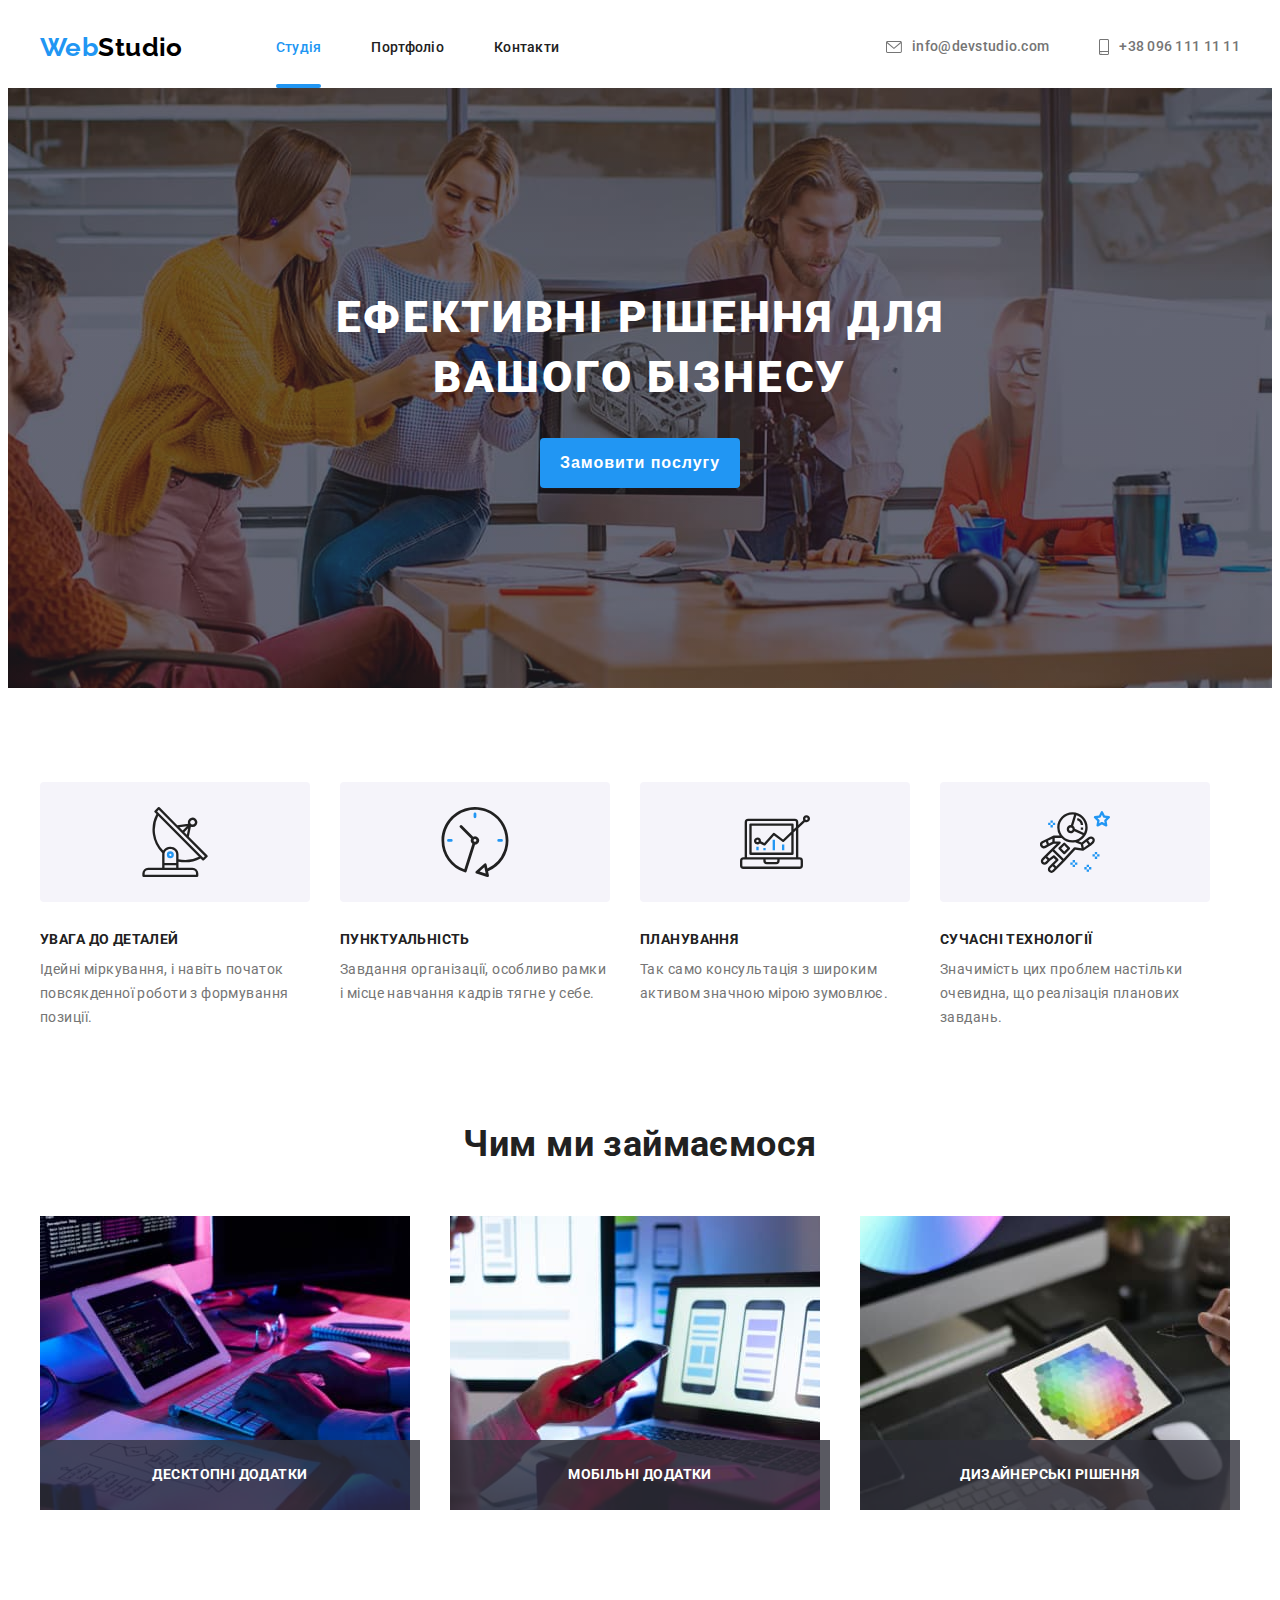
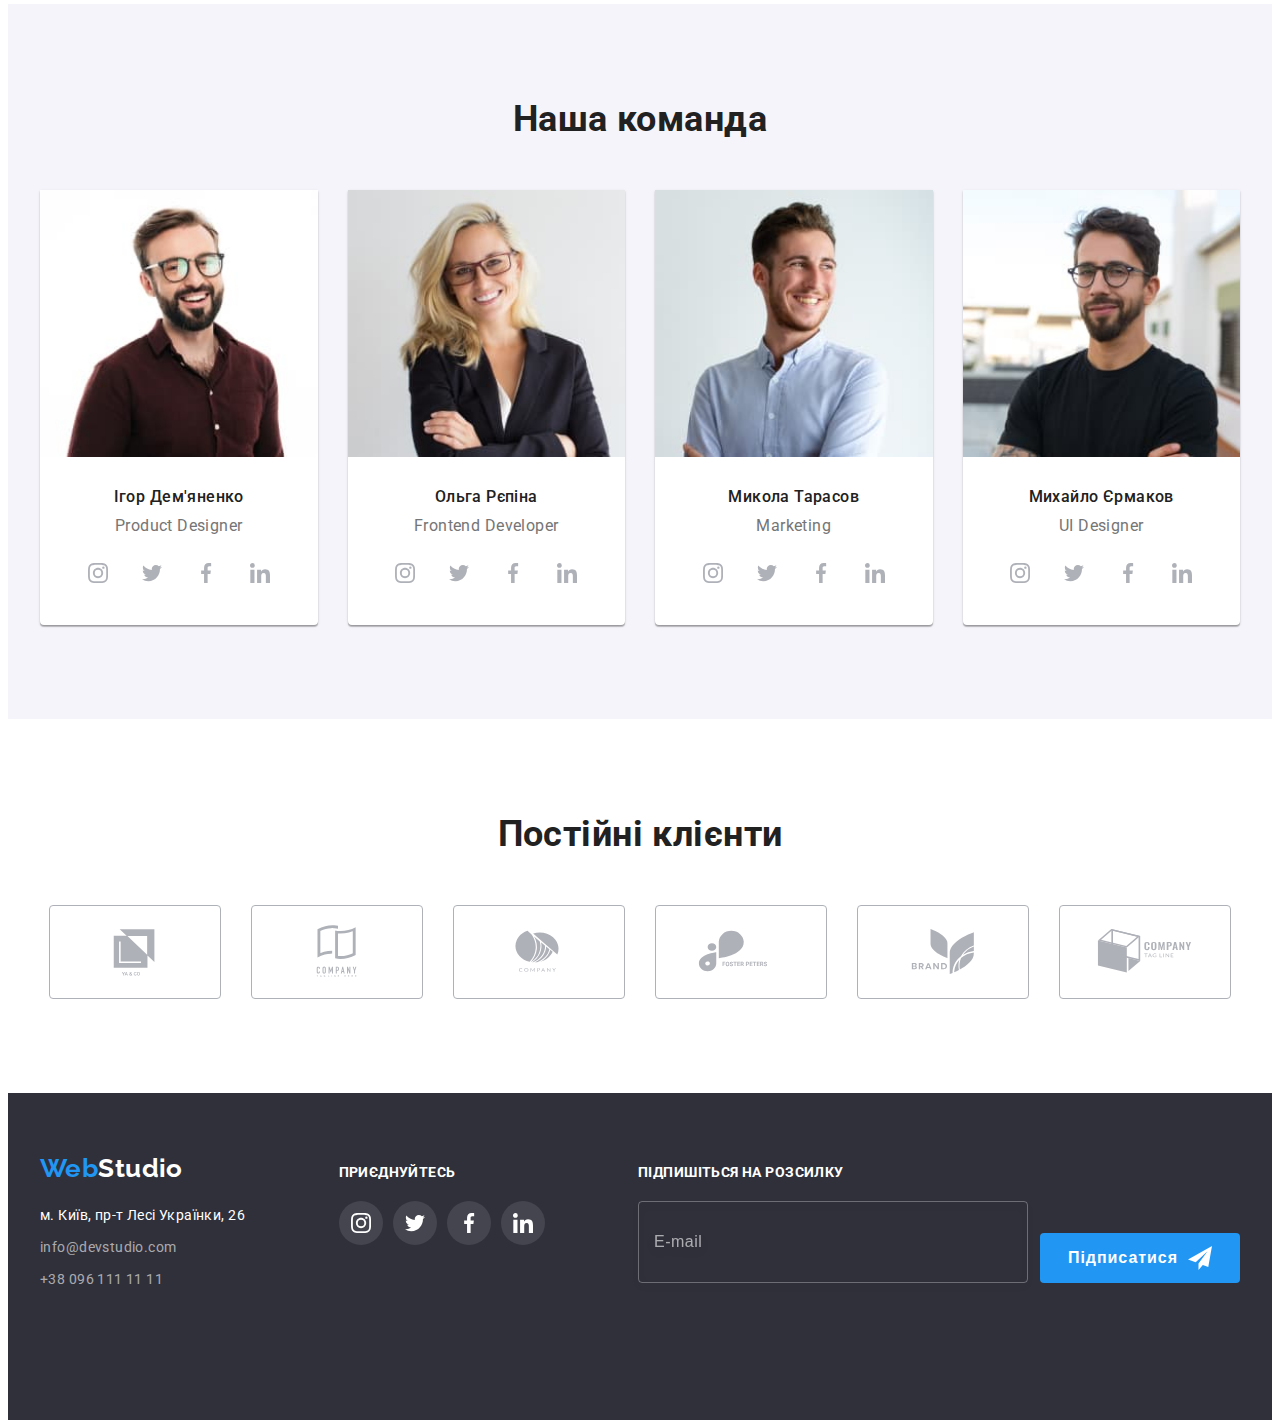
==== commit 65ace711: "адаптивна верстка" ====
--- a/index.html
+++ b/index.html
@@ -72,65 +72,69 @@
         <div class="mob-menu is-hidden" data-menu>
           <div class="mob-menu__top">
             <button type="button" class="mob-close" data-menu-close>
-            <svg class="mob-close__icon" width="40" height="40">
-              <use href="./img/symbol-defs.svg#icon-mob-menu-close"></use>
-            </svg>
-          </button>
-          <ul class="mob-menu__list list">
-            <li class="mob-menu__item">
-              <a class="mob-menu__link link mob-menu__link--accent" href="./index.html"
-                >Студія</a
-              >
-            </li>
-            <li class="mob-menu__item">
-              <a class="mob-menu__link link" href="./portfolio.html"
-                >Портфоліо</a
-              >
-            </li>
-            <li class="mob-menu__item">
-              <a class="mob-menu__link link" href="">Контакти</a>
-            </li>
-          </ul>
+              <svg class="mob-close__icon" width="40" height="40">
+                <use href="./img/symbol-defs.svg#icon-mob-menu-close"></use>
+              </svg>
+            </button>
+            <ul class="mob-menu__list list">
+              <li class="mob-menu__item">
+                <a
+                  class="mob-menu__link link mob-menu__link--accent"
+                  href="./index.html"
+                  >Студія</a
+                >
+              </li>
+              <li class="mob-menu__item">
+                <a class="mob-menu__link link" href="./portfolio.html"
+                  >Портфоліо</a
+                >
+              </li>
+              <li class="mob-menu__item">
+                <a class="mob-menu__link link" href="">Контакти</a>
+              </li>
+            </ul>
           </div>
           <div class="mob-menu__bottom">
             <div class="mob-contacts">
-            <a href="tel:+380961111111" class="mob-contacts__tel link">
-              +38 096 111 11 11
-            </a>
-            <a href="mailto:info@devstudio.com" class="mob-contacts__mail link"
-              >info@devstudio.com
-            </a>
-          </div>
-          <div class="mob-social">
-            <a
-              class="mob-social__link link"
-              href=""
-              target="_blank"
-              rel="noopener noreferrer nofollow"
-              >Instagram</a
-            >
-            <a
-              class="mob-social__link link"
-              href=""
-              target="_blank"
-              rel="noopener noreferrer nofollow"
-              >Twitter</a
-            >
-            <a
-              class="mob-social__link link"
-              href=""
-              target="_blank"
-              rel="noopener noreferrer nofollow"
-              >Facebook</a
-            >
-            <a
-              class="mob-social__link link mob-social__link--margin-not"
-              href=""
-              target="_blank"
-              rel="noopener noreferrer nofollow"
-              >Linkedin</a
-            >
-          </div>
+              <a href="tel:+380961111111" class="mob-contacts__tel link">
+                +38 096 111 11 11
+              </a>
+              <a
+                href="mailto:info@devstudio.com"
+                class="mob-contacts__mail link"
+                >info@devstudio.com
+              </a>
+            </div>
+            <div class="mob-social">
+              <a
+                class="mob-social__link link"
+                href=""
+                target="_blank"
+                rel="noopener noreferrer nofollow"
+                >Instagram</a
+              >
+              <a
+                class="mob-social__link link"
+                href=""
+                target="_blank"
+                rel="noopener noreferrer nofollow"
+                >Twitter</a
+              >
+              <a
+                class="mob-social__link link"
+                href=""
+                target="_blank"
+                rel="noopener noreferrer nofollow"
+                >Facebook</a
+              >
+              <a
+                class="mob-social__link link mob-social__link--margin-not"
+                href=""
+                target="_blank"
+                rel="noopener noreferrer nofollow"
+                >Linkedin</a
+              >
+            </div>
           </div>
         </div>
       </div>
--- a/css/main.min.css
+++ b/css/main.min.css
@@ -1 +1 @@
-.visually-hidden{position:absolute;width:1px;height:1px;margin:-1px;border:0;padding:0;white-space:nowrap;-webkit-clip-path:inset(100%);clip-path:inset(100%);clip:rect(0 0 0 0);overflow:hidden}:root{--accent-color: #2196F3;--border-color: #F5F4FA;--bg-gradient: linear-gradient(rgba(47, 48, 58, 0.4), rgba(47, 48, 58, 0.4));--button-color: #2196F3;--command-backgroud: #F5F4FA;--contacts-link: #757575;--first-font-size: 16px;--footer-adresscolor: #FFFFFF;--footer-background: #2F303A;--header-link: #212121;--hero-backgroud: #2F303A;--label-color: #757575;--link-color: #afb1b8;--logo-black: #000000;--logo-blue: #2196F3;--logo-white: #FFFFFF;--main-color: #FFFFFF;--modal-background: #FFFFFF;--second-title-color: #212121;--second-font: "Raleway", "sans-serif";--second-font-size: 14px;--thrid-title-color: #212121;--text-color: #757575;--typical-lh: 1.19}body{font-family:"Roboto","sans-serif";background-color:var(--main-color);letter-spacing:.03em;font-size:14px;color:var(--thrid-title-color)}.container{width:100%;padding-left:15px;padding-right:15px;margin:0 auto}@media screen and (min-width: 480px){.container{width:480px}}@media screen and (min-width: 768px){.container{width:768px}}@media screen and (min-width: 1200px){.container{width:1200px}}.no-scroll{overflow:hidden}p,h1,h2,h3,h4,h5,h6{margin:0}ul,ol{margin:0;padding-left:0}button{cursor:pointer;margin:0}address{font-style:normal}img{display:block;max-width:100%;height:auto}.list{list-style:none}.link{text-decoration:none}.adress__list{line-height:1.71}.adress--top{margin-top:20px}.adress__geolink{color:var(--footer-adresscolor)}.adress__item{margin-bottom:8px}.adress__item:last-child{margin-bottom:60px}.adress__link{color:rgba(255,255,255,.6);transition-property:color;transition-duration:250ms;transition-timing-function:cubic-bezier(0.4, 0, 0.2, 1)}@media screen and (min-width: 1200px){.adress__link:hover,.adress__link:focus{color:var(--accent-color)}}.btn{font-family:inherit;font-style:normal;font-weight:500;font-size:var(--first-font-size);line-height:1.62;text-align:center;letter-spacing:.03em;color:#212121;background-color:var(--border-color);border-radius:4px;border:var(--border-color);transition-property:background-color,box-shadow;transition-duration:250ms;transition-timing-function:cubic-bezier(0.4, 0, 0.2, 1)}.btn:hover,.btn:focus{border:var(--accent-color);background-color:var(--accent-color);color:var(--main-color);box-shadow:0px 1px 1px rgba(0,0,0,.12),0px 4px 4px rgba(0,0,0,.06),1px 4px 6px rgba(0,0,0,.16)}.button{font-weight:700;font-size:var(--first-font-size);line-height:1.88;letter-spacing:.06em;color:var(--main-color);background:var(--button-color);border-radius:4px;border:none;transition-property:background-color;transition-duration:250ms;transition-timing-function:cubic-bezier(0.4, 0, 0.2, 1)}.button:focus,.button:hover{background-color:#188ce8}.button--size-s{padding:10px 0;width:216px}@media screen and (min-width: 1200px){.button--size-s{width:200px}}.button--size-m{padding:10px 0;width:200px}.button--content-position{display:flex;justify-content:center;align-items:center;gap:10px}.check{display:flex;justify-content:center;align-items:center;gap:8px}.check--bottom{margin-bottom:30px}.check__label{margin:0;font-size:7px;line-height:1.2;letter-spacing:.03em;display:flex;align-items:center;position:relative;color:var(--label-color)}@media screen and (min-width: 480px){.check__label{font-size:12px;line-height:1.2}}@media screen and (min-width: 1200px){.check__label{font-size:14px;line-height:1.7}}.check__input{display:inline-block;position:absolute;width:1px;height:1px;margin:-1px;padding:0;border:0;clip:rect(0 0 0 0);overflow:hidden}.check__icon{display:inline-block;width:16px;height:15px;border:2px solid;border-radius:3px;margin-right:8px;position:relative}.check__input:checked+.check__icon{background-color:var(--accent-color);border-color:var(--accent-color)}.check__input:focus+.check__icon{border-color:var(--accent-color)}.check__icon--normal{border-color:#212121;background-color:#fff}.check__point{position:absolute;top:50%;left:50%;transform:translate(-50%, -50%)}.check__link--accent{color:var(--accent-color)}.logo--right{margin-right:93px}.logo{font-family:var(--second-font);font-style:normal;font-weight:700;font-size:24px;line-height:1.17}@media screen and (min-width: 1200px){.logo{font-size:26px;line-height:var(--typical-lh)}}.logo--blue{color:var(--logo-blue)}.logo--black{color:var(--logo-black)}.logo--white{color:var(--logo-white)}.backdrop{position:fixed;top:0;width:100%;height:100%;background-color:rgba(0,0,0,.2);transition:opasity 300ms linear,visibility 300ms linear}.backdrop__modal{position:absolute;top:50%;left:50%;transform:translate(-50%, -50%) scale(1);transition:transform 300ms linear;width:95%;min-height:510px;background:var(--modal-background);box-shadow:0px 1px 3px rgba(0,0,0,.12),0px 1px 1px rgba(0,0,0,.14),0px 2px 1px rgba(0,0,0,.2);border-radius:4px;padding:40px}.backdrop.is-hidden .backdrop__modal{transform:translate(-50%, -50%) scale(0)}@media screen and (min-width: 480px){.backdrop__modal{width:450px;min-height:609px}}@media screen and (min-width: 1200px){.backdrop__modal{width:528px;min-height:581px}}.backdrop__button{position:absolute;top:8px;right:8px;width:30px;height:30px;background:var(--modal-background);border:1px solid rgba(0,0,0,.1);border-radius:50%;display:flex;align-items:center;justify-content:center;padding:0;outline:none}.backdrop__button:focus{fill:var(--accent-color);border-color:var(--accent-color)}.backdrop__button--accent{transition-property:border-color;transition-duration:250ms;transition-timing-function:cubic-bezier(0.4, 0, 0.2, 1)}.backdrop__close{fill:#000}.backdrop__close:hover,.backdrop__close:focus{fill:var(--accent-color)}.backdrop__close--accent{transition-property:fill;transition-duration:250ms;transition-timing-function:cubic-bezier(0.4, 0, 0.2, 1)}.is-hidden{opacity:0;visibility:hidden;pointer-events:none}.form__title{font-size:20px;line-height:1.5;color:var(--second-title-color);width:100%;text-align:center;margin-bottom:12px}@media screen and (min-width: 1200px){.form__title{line-height:1.15}}.form__item{display:flex;flex-direction:column;margin-bottom:10px}.form__item--bottom{margin-bottom:20px}.form__label{font-size:12px;line-height:1.17;letter-spacing:.01em;color:var(--label-color);margin-bottom:4px}.form__input{position:relative}.form__data{width:100%;height:40px;font:inherit;padding:12px 11px 12px 40px;border:1px solid rgba(33,33,33,.2);border-radius:4px;transition-property:border-color,color;transition-duration:250ms;transition-timing-function:cubic-bezier(0.4, 0, 0.2, 1);outline:none}.form__data:focus{border-color:var(--accent-color)}.form__icon{position:absolute;top:50%;left:10px;transform:translateY(-50%);fill:#000}.form__data:focus+.form__icon{fill:var(--accent-color)}.form__item textarea{width:100%;height:120px;padding:12px 16px;outline:none;border:1px solid rgba(33,33,33,.2);border-radius:4px;resize:none;transition-property:border-color;transition-duration:250ms;transition-timing-function:cubic-bezier(0.4, 0, 0.2, 1)}.form__item textarea::-moz-placeholder{font-family:"Roboto";font-style:normal;font-weight:400;font-size:12px;line-height:1.17;letter-spacing:.01em;color:rgba(117,117,117,.5)}.form__item textarea:-ms-input-placeholder{font-family:"Roboto";font-style:normal;font-weight:400;font-size:12px;line-height:1.17;letter-spacing:.01em;color:rgba(117,117,117,.5)}.form__item textarea::placeholder{font-family:"Roboto";font-style:normal;font-weight:400;font-size:12px;line-height:1.17;letter-spacing:.01em;color:rgba(117,117,117,.5)}.form__item textarea:focus{border-color:var(--accent-color)}.form-button{display:flex;flex-direction:column;align-items:center}.section{padding:60px 0}@media screen and (min-width: 1200px){.section{padding:94px 0}}.social-list{display:flex;justify-content:center;gap:10px;margin-bottom:60px}.social-list__icon{fill:currentColor}.social-list__link{width:44px;height:44px;border-radius:50%;display:flex;align-items:center;justify-content:center;transition-property:color,background-color;transition-duration:250ms;transition-timing-function:cubic-bezier(0.4, 0, 0.2, 1)}.social-list__link:focus{background-color:var(--accent-color);color:var(--main-color)}@media screen and (min-width: 1200px){.social-list__link:hover,.social-list__link:focus{background-color:var(--accent-color);color:var(--main-color)}}.social-list__link--theme-s{background-color:var(--main-color);color:var(--link-color)}.social-list__link--theme-m{background-color:rgba(255,255,255,.1);color:var(--main-color)}.title{font-size:28px;line-height:1.18;text-align:center}@media screen and (min-width: 1200px){.title{font-size:36px;line-height:1.17}}.title--theme{color:var(--second-title-color);margin-bottom:30px}@media screen and (min-width: 1200px){.title--theme{margin-bottom:50px}}.advanteges__icon{width:100%;height:120px;background-color:var(--command-backgroud);border-radius:4px;display:flex;justify-content:center;align-items:center;margin-bottom:30px}.advanteges__list{display:flex;flex-wrap:wrap;gap:30px}.advanteges__title{font-size:var(--second-font-size);line-height:1.14;text-transform:uppercase;margin-bottom:10px}.advanteges__item{width:100%}@media screen and (min-width: 768px){.advanteges__item{width:354px}}@media screen and (min-width: 1200px){.advanteges__item{width:270px}}.advanteges__text{line-height:1.71;color:var(--text-color)}.clients__list{display:flex;gap:30px;flex-wrap:wrap;justify-content:center}.clients__icon{fill:currentColor}.clients__link{display:flex;width:210px;height:92px;border:1px solid var(--link-color);border-radius:4px;align-items:center;justify-content:center;color:var(--link-color);transition-property:color,border-color;transition-duration:250ms;transition-timing-function:cubic-bezier(0.4, 0, 0.2, 1)}.clients__link:focus{border-color:var(--accent-color);color:var(--accent-color)}@media screen and (min-width: 768px){.clients__link{width:226px}}@media screen and (min-width: 1200px){.clients__link{width:170px}.clients__link:hover,.clients__link:focus{border-color:var(--accent-color);color:var(--accent-color)}}.command{background-color:var(--command-backgroud)}.command__list{display:flex;flex-direction:column;gap:30px}@media screen and (min-width: 768px){.command__list{flex-direction:row;flex-wrap:wrap}}.command__item{background:var(--main-color);box-shadow:0px 1px 3px rgba(0,0,0,.12),0px 1px 1px rgba(0,0,0,.14),0px 2px 1px rgba(0,0,0,.2);border-radius:0px 0px 4px 4px}@media screen and (min-width: 768px){.command__item{width:calc((100% - 30px)/2)}}@media screen and (min-width: 1200px){.command__item{width:calc((100% - 90px)/4)}}.command__card{padding:30px 0}.command__name{font-weight:500;font-size:var(--first-font-size);line-height:var(--typical-lh);text-align:center;margin-bottom:10px}.command__position{font-size:var(--first-font-size);line-height:1.19;text-align:center;color:var(--text-color);margin-bottom:16px}.header--interval{padding:24px 0 25px}.header__position{display:flex;align-items:center;justify-content:space-between}.header__navigation{display:flex;align-items:center}.header__link{font-weight:500;line-height:1.14;letter-spacing:.02em;color:var(--header-link);transition-property:color;transition-duration:250ms;transition-timing-function:cubic-bezier(0.4, 0, 0.2, 1)}@media screen and (min-width: 768px){.header__link:focus{color:var(--accent-color)}}@media screen and (min-width: 1200px){.header__link:hover{color:var(--accent-color)}}.header__item{position:relative}.header__list .header__link.current{color:var(--accent-color)}.header__list .header__link.current::after{position:absolute;bottom:-32px;content:"";display:block;width:100%;height:4px;background:var(--accent-color);border-radius:2px}.header__list{display:none}@media screen and (min-width: 768px){.header__list{width:281px;display:flex;gap:50px}}.header-contacts__link{font-weight:500;line-height:1.14;letter-spacing:.02em;color:var(--contacts-link);display:flex;align-items:center;transition-property:color;transition-duration:250ms;transition-timing-function:cubic-bezier(0.4, 0, 0.2, 1)}@media screen and (min-width: 1200px){.header-contacts__link:hover,.header-contacts__link:focus{color:var(--accent-color)}}.header-contacts__icon{margin-right:10px;fill:currentColor}.header-contacts{display:none}@media screen and (min-width: 768px){.header-contacts{display:flex;gap:10px;margin-left:auto;flex-direction:column}}@media screen and (min-width: 1200px){.header-contacts{gap:50px;flex-direction:row}}.header--bottomline{border-bottom:1px solid #ececec}.mob-open{background-color:var(--main-color);border:none}@media screen and (min-width: 768px){.mob-open{display:none}}.mob-container{width:100%;margin:0 auto}.mob-menu{position:fixed;top:0;background-color:var(--main-color);width:100vw;height:100vh;padding:48px 40px;height:100%;display:flex;flex-direction:column;justify-content:space-between;overflow:auto;z-index:1}.mob-close{position:absolute;top:10px;right:15px;background-color:rgba(0,0,0,0);border:none;fill:#000}.mob-close:hover,.mob-close:focus{fill:var(--accent-color)}.mob-menu__link.mob-menu__link--accent{color:var(--accent-color)}.mob-menu__item{margin-bottom:32px}.mob-menu__link{font-family:"Roboto";font-style:normal;font-weight:500;font-size:40px;line-height:1.18;letter-spacing:.02em;color:var(--header-link)}.mob-contacts{margin-bottom:64px}.mob-contacts__tel{display:block;font-family:"Roboto";font-style:normal;font-weight:500;font-size:34px;line-height:1.18;letter-spacing:.02em;color:var(--accent-color);margin-bottom:32px}.mob-contacts__mail{display:block;font-family:"Roboto";font-style:normal;font-weight:500;font-size:24px;line-height:.02em;letter-spacing:1.17;color:var(--text-color)}.mob-social__link{font-family:"Roboto";font-style:normal;font-weight:500;font-size:18px;line-height:1.2;letter-spacing:.02em;color:var(--accent-color);margin-right:10px}.mob-social__link--margin-not{margin-right:0}.hero{background-color:var(--hero-backgroud);padding:118px 0;text-align:center;background-repeat:no-repeat;background-position:center;background-size:cover;max-width:100%;margin:0 auto;background-image:var(--bg-gradient),url(../img/hero/hero_mob_1x.jpeg)}@media(min-device-pixel-ratio: 2),(-webkit-min-device-pixel-ratio: 2),(min-resolution: 192dpi),(min-resolution: 2dppx){.hero{background-image:var(--bg-gradient),url(../img/hero/hero_mob_2x.jpeg)}}@media screen and (min-width: 768px){.hero{background-image:var(--bg-gradient),url(../img/hero/hero_tablet_1x.jpeg)}}@media screen and (min-width: 768px)and (min-device-pixel-ratio: 2),screen and (min-width: 768px)and (-webkit-min-device-pixel-ratio: 2),screen and (min-width: 768px)and (min-resolution: 192dpi),screen and (min-width: 768px)and (min-resolution: 2dppx){.hero{background-image:var(--bg-gradient),url(../img/hero/hero_tablet_2x.jpeg)}}@media screen and (min-width: 1200px){.hero{max-width:1600px;padding:200px 0;background-image:var(--bg-gradient),url(../img/hero/hero_1x.jpeg)}}@media screen and (min-width: 1200px)and (min-device-pixel-ratio: 2),screen and (min-width: 1200px)and (-webkit-min-device-pixel-ratio: 2),screen and (min-width: 1200px)and (min-resolution: 192dpi),screen and (min-width: 1200px)and (min-resolution: 2dppx){.hero{background-image:var(--bg-gradient),url(../img/hero/hero_2x.jpeg)}}.hero__title{font-weight:900;font-size:18px;line-height:2;text-align:center;letter-spacing:.06em;text-transform:uppercase;color:var(--main-color);box-sizing:border-box;margin:0 auto 30px;width:300px}@media screen and (min-width: 480px){.hero__title{font-size:26px;line-height:1.62;width:360px}}@media screen and (min-width: 1200px){.hero__title{width:696px;font-size:44px;line-height:1.36}}.footer{background:var(--footer-background);padding:60px 0}.footer__title{font-family:"Roboto";font-style:normal;font-weight:700;font-size:var(--second-font-size);line-height:1.14;letter-spacing:.03em;text-transform:uppercase;color:var(--main-color);margin-bottom:20px}.footer__position{display:flex;flex-direction:column;align-items:center;text-align:center}@media screen and (min-width: 768px){.footer__position{flex-direction:row;align-items:baseline;flex-wrap:wrap;justify-content:space-around}}@media screen and (min-width: 1200px){.footer__position{align-items:baseline;justify-content:space-between;text-align:start}}.footer__form--position{display:flex;flex-direction:column;align-items:center;gap:20px}@media screen and (min-width: 1200px){.footer__form--position{flex-direction:row;align-items:flex-end;gap:12px}}.footer__label{font-weight:700;line-height:1.14;text-transform:uppercase;color:var(--footer-adresscolor);width:207px;display:block;margin:0 auto 20px}@media screen and (min-width: 1200px){.footer__label{margin:0 0 20px}}.footer__form input{color:var(--main-color);width:300px;height:50px;border:1px solid rgba(255,255,255,.3);filter:drop-shadow(0px 4px 4px rgba(0, 0, 0, 0.15));border-radius:4px;background-color:rgba(0,0,0,0);padding:15px;margin:0}.footer__form input::-moz-placeholder{font-weight:400;font-size:16px;line-height:1.25px;letter-spacing:.03em;color:rgba(255,255,255,.6)}.footer__form input:-ms-input-placeholder{font-weight:400;font-size:16px;line-height:1.25px;letter-spacing:.03em;color:rgba(255,255,255,.6)}.footer__form input::placeholder{font-weight:400;font-size:16px;line-height:1.25px;letter-spacing:.03em;color:rgba(255,255,255,.6)}@media screen and (min-width: 480px){.footer__form input{width:450px}}@media screen and (min-width: 1200px){.footer__form input{width:358px}}.button-list{display:flex;flex-wrap:wrap;gap:8px;margin-bottom:30px}@media screen and (min-width: 480px){.button-list{gap:15px 8px;margin-bottom:40px}}@media screen and (min-width: 768px){.button-list{justify-content:center;margin-bottom:30px;gap:8px}}@media screen and (min-width: 1200px){.button-list{margin-bottom:50px}}.button-title{padding:6px 15px}@media screen and (min-width: 480px){.button-title{padding:6px 22px}.button-title:first-child{padding:6px 25px}}.galery-list{display:flex;flex-direction:column;align-items:center;gap:30px}@media screen and (min-width: 768px){.galery-list{flex-wrap:wrap;flex-direction:row}}.galery-card{border:1px solid #eee;padding:24px 20px}.galery-card--bottom{padding-bottom:20px}@media screen and (min-width: 768px){.galery-card--bottom{padding-bottom:56px}}@media screen and (min-width: 1200px){.galery-card--bottom{padding-bottom:20px}}.galery-title{font-size:18px;line-height:2;letter-spacing:.06em;color:var(--thrid-title-color);margin-bottom:4px}@media screen and (min-width: 768px){.galery-item{width:calc((100% - 30px)/2)}}@media screen and (min-width: 1200px){.galery-item{width:calc((100% - 60px)/3)}}.galery-link{display:block;transition-property:box-shadow;transition-duration:250ms;transition-timing-function:cubic-bezier(0.4, 0, 0.2, 1)}.galery-link:hover{box-shadow:0px 1px 1px rgba(0,0,0,.12),0px 4px 4px rgba(0,0,0,.06),1px 4px 6px rgba(0,0,0,.16)}.galery-text{font-size:var(--first-font-size);line-height:1.88;color:var(--text-color)}.galery-image{position:relative;overflow:hidden}.galery-overlay{position:absolute;width:100%;height:100%;bottom:0;right:0;transform:translateY(100%);transition-property:transform;transition-duration:250ms;transition-timing-function:cubic-bezier(0.4, 0, 0.2, 1);overflow:auto}.galery-link:hover .galery-overlay{transform:translateY(0)}@media screen and (min-width: 768px){.galery-overlay{overflow:hidden}}.galery-overlay-content{font-size:18px;line-height:1.56;letter-spacing:.03em;color:var(--main-color);padding:77px 24px;background:rgba(33,150,243,.9)}@media screen and (min-width: 768px){.galery-overlay-content{padding:63px 24px}}.work{padding:0 0 94px}@media screen and (max-width: 1199px){.work{display:none}}.work__list{display:flex;gap:30px}.work__item{position:relative;width:calc((100% - 60px)/3)}.work__name{position:absolute;bottom:0px;font-style:normal;font-weight:700;font-size:var(--second-font-size);line-height:1.14;text-align:center;letter-spacing:.03em;text-transform:uppercase;width:100%;padding:27px 0}.work__name--theme{color:var(--main-color);background-color:rgba(47,48,58,.8)}/*# sourceMappingURL=main.min.css.map */+.visually-hidden{position:absolute;width:1px;height:1px;margin:-1px;border:0;padding:0;white-space:nowrap;-webkit-clip-path:inset(100%);clip-path:inset(100%);clip:rect(0 0 0 0);overflow:hidden}:root{--accent-color: #2196F3;--border-color: #F5F4FA;--bg-gradient: linear-gradient(rgba(47, 48, 58, 0.4), rgba(47, 48, 58, 0.4));--button-color: #2196F3;--command-backgroud: #F5F4FA;--contacts-link: #757575;--first-font-size: 16px;--footer-adresscolor: #FFFFFF;--footer-background: #2F303A;--header-link: #212121;--hero-backgroud: #2F303A;--label-color: #757575;--link-color: #afb1b8;--logo-black: #000000;--logo-blue: #2196F3;--logo-white: #FFFFFF;--main-color: #FFFFFF;--modal-background: #FFFFFF;--second-title-color: #212121;--second-font: "Raleway", "sans-serif";--second-font-size: 14px;--thrid-title-color: #212121;--text-color: #757575;--typical-lh: 1.19}body{font-family:"Roboto","sans-serif";background-color:var(--main-color);letter-spacing:.03em;font-size:14px;color:var(--thrid-title-color)}.container{width:100%;padding-left:15px;padding-right:15px;margin:0 auto}@media screen and (min-width: 480px){.container{width:480px}}@media screen and (min-width: 768px){.container{width:768px}}@media screen and (min-width: 1200px){.container{width:1200px}}.no-scroll{overflow:hidden}p,h1,h2,h3,h4,h5,h6{margin:0}ul,ol{margin:0;padding-left:0}button{cursor:pointer;margin:0}address{font-style:normal}img{display:block;max-width:100%;height:auto}.list{list-style:none}.link{text-decoration:none}.adress__list{line-height:1.71}.adress--top{margin-top:20px}.adress__geolink{color:var(--footer-adresscolor)}.adress__item{margin-bottom:8px}.adress__link{color:rgba(255,255,255,.6);transition-property:color;transition-duration:250ms;transition-timing-function:cubic-bezier(0.4, 0, 0.2, 1)}@media screen and (min-width: 1200px){.adress__link:hover,.adress__link:focus{color:var(--accent-color)}}.btn{font-family:inherit;font-style:normal;font-weight:500;font-size:var(--first-font-size);line-height:1.62;text-align:center;letter-spacing:.03em;color:#212121;background-color:var(--border-color);border-radius:4px;border:var(--border-color);transition-property:background-color,box-shadow;transition-duration:250ms;transition-timing-function:cubic-bezier(0.4, 0, 0.2, 1)}.btn:hover,.btn:focus{border:var(--accent-color);background-color:var(--accent-color);color:var(--main-color);box-shadow:0px 1px 1px rgba(0,0,0,.12),0px 4px 4px rgba(0,0,0,.06),1px 4px 6px rgba(0,0,0,.16)}.button{font-weight:700;font-size:var(--first-font-size);line-height:1.88;letter-spacing:.06em;color:var(--main-color);background:var(--button-color);border-radius:4px;border:none;transition-property:background-color;transition-duration:250ms;transition-timing-function:cubic-bezier(0.4, 0, 0.2, 1)}.button:focus,.button:hover{background-color:#188ce8}.button--size-s{padding:10px 0;width:216px}@media screen and (min-width: 1200px){.button--size-s{width:200px}}.button--size-m{padding:10px 0;width:200px}.button--content-position{display:flex;justify-content:center;align-items:center;gap:10px}.check{display:flex;justify-content:center;align-items:center;gap:8px}.check--bottom{margin-bottom:30px}.check__label{margin:0;font-size:7px;line-height:1.2;letter-spacing:.03em;display:flex;align-items:center;position:relative;color:var(--label-color)}@media screen and (min-width: 480px){.check__label{font-size:12px;line-height:1.2}}@media screen and (min-width: 1200px){.check__label{font-size:14px;line-height:1.7}}.check__input{display:inline-block;position:absolute;width:1px;height:1px;margin:-1px;padding:0;border:0;clip:rect(0 0 0 0);overflow:hidden}.check__icon{display:inline-block;width:16px;height:15px;border:2px solid;border-radius:3px;margin-right:8px;position:relative}.check__input:checked+.check__icon{background-color:var(--accent-color);border-color:var(--accent-color)}.check__input:focus+.check__icon{border-color:var(--accent-color)}.check__icon--normal{border-color:#212121;background-color:#fff}.check__point{position:absolute;top:50%;left:50%;transform:translate(-50%, -50%)}.check__link--accent{color:var(--accent-color)}.logo--right{margin-right:93px}.logo{font-family:var(--second-font);font-style:normal;font-weight:700;font-size:24px;line-height:1.17}@media screen and (min-width: 1200px){.logo{font-size:26px;line-height:var(--typical-lh)}}.logo--blue{color:var(--logo-blue)}.logo--black{color:var(--logo-black)}.logo--white{color:var(--logo-white)}.backdrop{position:fixed;top:0;width:100%;height:100%;background-color:rgba(0,0,0,.2);transition:opasity 300ms linear,visibility 300ms linear}.backdrop__modal{position:absolute;top:50%;left:50%;transform:translate(-50%, -50%) scale(1);transition:transform 300ms linear;width:95%;min-height:510px;background:var(--modal-background);box-shadow:0px 1px 3px rgba(0,0,0,.12),0px 1px 1px rgba(0,0,0,.14),0px 2px 1px rgba(0,0,0,.2);border-radius:4px;padding:40px}.backdrop.is-hidden .backdrop__modal{transform:translate(-50%, -50%) scale(0)}@media screen and (min-width: 480px){.backdrop__modal{width:450px;min-height:609px}}@media screen and (min-width: 1200px){.backdrop__modal{width:528px;min-height:581px}}.backdrop__button{position:absolute;top:8px;right:8px;width:30px;height:30px;background:var(--modal-background);border:1px solid rgba(0,0,0,.1);border-radius:50%;display:flex;align-items:center;justify-content:center;padding:0;outline:none}.backdrop__button:focus{fill:var(--accent-color);border-color:var(--accent-color)}.backdrop__button--accent{transition-property:border-color;transition-duration:250ms;transition-timing-function:cubic-bezier(0.4, 0, 0.2, 1)}.backdrop__close{fill:#000}.backdrop__close:hover,.backdrop__close:focus{fill:var(--accent-color)}.backdrop__close--accent{transition-property:fill;transition-duration:250ms;transition-timing-function:cubic-bezier(0.4, 0, 0.2, 1)}.is-hidden{opacity:0;visibility:hidden;pointer-events:none}.form__title{font-size:20px;line-height:1.5;color:var(--second-title-color);width:100%;text-align:center;margin-bottom:12px}@media screen and (min-width: 1200px){.form__title{line-height:1.15}}.form__item{display:flex;flex-direction:column;margin-bottom:10px}.form__item--bottom{margin-bottom:20px}.form__label{font-size:12px;line-height:1.17;letter-spacing:.01em;color:var(--label-color);margin-bottom:4px}.form__input{position:relative}.form__data{width:100%;height:40px;font:inherit;padding:12px 11px 12px 40px;border:1px solid rgba(33,33,33,.2);border-radius:4px;transition-property:border-color,color;transition-duration:250ms;transition-timing-function:cubic-bezier(0.4, 0, 0.2, 1);outline:none}.form__data:focus{border-color:var(--accent-color)}.form__icon{position:absolute;top:50%;left:10px;transform:translateY(-50%);fill:#000}.form__data:focus+.form__icon{fill:var(--accent-color)}.form__item textarea{width:100%;height:120px;padding:12px 16px;outline:none;border:1px solid rgba(33,33,33,.2);border-radius:4px;resize:none;transition-property:border-color;transition-duration:250ms;transition-timing-function:cubic-bezier(0.4, 0, 0.2, 1)}.form__item textarea::-moz-placeholder{font-family:"Roboto";font-style:normal;font-weight:400;font-size:12px;line-height:1.17;letter-spacing:.01em;color:rgba(117,117,117,.5)}.form__item textarea:-ms-input-placeholder{font-family:"Roboto";font-style:normal;font-weight:400;font-size:12px;line-height:1.17;letter-spacing:.01em;color:rgba(117,117,117,.5)}.form__item textarea::placeholder{font-family:"Roboto";font-style:normal;font-weight:400;font-size:12px;line-height:1.17;letter-spacing:.01em;color:rgba(117,117,117,.5)}.form__item textarea:focus{border-color:var(--accent-color)}.form-button{display:flex;flex-direction:column;align-items:center}.section{padding:60px 0}@media screen and (min-width: 1200px){.section{padding:94px 0}}.social-list{display:flex;justify-content:center;gap:10px}.social-list__icon{fill:currentColor}.social-list__link{width:44px;height:44px;border-radius:50%;display:flex;align-items:center;justify-content:center;transition-property:color,background-color;transition-duration:250ms;transition-timing-function:cubic-bezier(0.4, 0, 0.2, 1)}.social-list__link:focus{background-color:var(--accent-color);color:var(--main-color)}@media screen and (min-width: 1200px){.social-list__link:hover,.social-list__link:focus{background-color:var(--accent-color);color:var(--main-color)}}.social-list__link--theme-s{background-color:var(--main-color);color:var(--link-color)}.social-list__link--theme-m{background-color:rgba(255,255,255,.1);color:var(--main-color)}.title{font-size:28px;line-height:1.18;text-align:center}@media screen and (min-width: 1200px){.title{font-size:36px;line-height:1.17}}.title--theme{color:var(--second-title-color);margin-bottom:30px}@media screen and (min-width: 1200px){.title--theme{margin-bottom:50px}}.advanteges__icon{width:100%;height:120px;background-color:var(--command-backgroud);border-radius:4px;display:flex;justify-content:center;align-items:center;margin-bottom:30px}.advanteges__list{display:flex;flex-wrap:wrap;gap:30px}.advanteges__title{font-size:var(--second-font-size);line-height:1.14;text-transform:uppercase;margin-bottom:10px}.advanteges__item{width:100%}@media screen and (min-width: 768px){.advanteges__item{width:354px}}@media screen and (min-width: 1200px){.advanteges__item{width:270px}}.advanteges__text{line-height:1.71;color:var(--text-color)}.clients__list{display:flex;gap:30px;flex-wrap:wrap;justify-content:center}.clients__icon{fill:currentColor}.clients__link{display:flex;width:210px;height:92px;border:1px solid var(--link-color);border-radius:4px;align-items:center;justify-content:center;color:var(--link-color);transition-property:color,border-color;transition-duration:250ms;transition-timing-function:cubic-bezier(0.4, 0, 0.2, 1)}.clients__link:focus{border-color:var(--accent-color);color:var(--accent-color)}@media screen and (min-width: 768px){.clients__link{width:226px}}@media screen and (min-width: 1200px){.clients__link{width:170px}.clients__link:hover,.clients__link:focus{border-color:var(--accent-color);color:var(--accent-color)}}.command{background-color:var(--command-backgroud)}.command__list{display:flex;flex-direction:column;gap:30px}@media screen and (min-width: 768px){.command__list{flex-direction:row;flex-wrap:wrap}}.command__item{background:var(--main-color);box-shadow:0px 1px 3px rgba(0,0,0,.12),0px 1px 1px rgba(0,0,0,.14),0px 2px 1px rgba(0,0,0,.2);border-radius:0px 0px 4px 4px}@media screen and (min-width: 768px){.command__item{width:calc((100% - 30px)/2)}}@media screen and (min-width: 1200px){.command__item{width:calc((100% - 90px)/4)}}.command__card{padding:30px 0}.command__name{font-weight:500;font-size:var(--first-font-size);line-height:var(--typical-lh);text-align:center;margin-bottom:10px}.command__position{font-size:var(--first-font-size);line-height:1.19;text-align:center;color:var(--text-color);margin-bottom:16px}.header--interval{padding:24px 0 25px}.header__position{display:flex;align-items:center;justify-content:space-between}.header__navigation{display:flex;align-items:center}.header__link{font-weight:500;line-height:1.14;letter-spacing:.02em;color:var(--header-link);transition-property:color;transition-duration:250ms;transition-timing-function:cubic-bezier(0.4, 0, 0.2, 1)}@media screen and (min-width: 768px){.header__link:focus{color:var(--accent-color)}}@media screen and (min-width: 1200px){.header__link:hover{color:var(--accent-color)}}.header__item{position:relative}.header__list .header__link.current{color:var(--accent-color)}.header__list .header__link.current::after{position:absolute;bottom:-32px;content:"";display:block;width:100%;height:4px;background:var(--accent-color);border-radius:2px}.header__list{display:none}@media screen and (min-width: 768px){.header__list{width:281px;display:flex;gap:50px}}.header-contacts__link{font-weight:500;line-height:1.14;letter-spacing:.02em;color:var(--contacts-link);display:flex;align-items:center;transition-property:color;transition-duration:250ms;transition-timing-function:cubic-bezier(0.4, 0, 0.2, 1)}@media screen and (min-width: 1200px){.header-contacts__link:hover,.header-contacts__link:focus{color:var(--accent-color)}}.header-contacts__icon{margin-right:10px;fill:currentColor}.header-contacts{display:none}@media screen and (min-width: 768px){.header-contacts{display:flex;gap:10px;margin-left:auto;flex-direction:column}}@media screen and (min-width: 1200px){.header-contacts{gap:50px;flex-direction:row}}.header--bottomline{border-bottom:1px solid #ececec}.mob-open{background-color:var(--main-color);border:none}@media screen and (min-width: 768px){.mob-open{display:none}}.mob-container{width:100%;margin:0 auto}.mob-menu{position:fixed;top:0;background-color:var(--main-color);width:100vw;height:100vh;padding:48px 40px;height:100%;display:flex;flex-direction:column;justify-content:space-between;overflow:auto;z-index:1}.mob-close{position:absolute;top:10px;right:15px;background-color:rgba(0,0,0,0);border:none;fill:#000}.mob-close:hover,.mob-close:focus{fill:var(--accent-color)}.mob-menu__link.mob-menu__link--accent{color:var(--accent-color)}.mob-menu__item{margin-bottom:32px}.mob-menu__link{font-family:"Roboto";font-style:normal;font-weight:500;font-size:40px;line-height:1.18;letter-spacing:.02em;color:var(--header-link)}.mob-contacts{margin-bottom:64px}.mob-contacts__tel{display:block;font-family:"Roboto";font-style:normal;font-weight:500;font-size:26px;line-height:1.18;letter-spacing:.02em;color:var(--accent-color);margin-bottom:32px}@media screen and (min-width: 480px){.mob-contacts__tel{font-size:34px}}.mob-contacts__mail{display:block;font-family:"Roboto";font-style:normal;font-weight:500;font-size:24px;line-height:.02em;letter-spacing:1.17;color:var(--text-color)}.mob-social{display:flex;flex-wrap:wrap;gap:45px}@media screen and (min-width: 480px){.mob-social{gap:20px}}.mob-social__link{font-family:"Roboto";font-style:normal;font-weight:500;font-size:18px;line-height:1.2;letter-spacing:.02em;color:var(--accent-color)}@media screen and (min-width: 480px){.mob-social__link{position:relative}.mob-social__link:not(:first-child)::before{content:"";position:absolute;height:22px;border:1px solid rgba(33,33,33,.2);left:-10px;display:block}}.mob-social__link--margin-not{margin-right:0}.hero{background-color:var(--hero-backgroud);padding:118px 0;text-align:center;background-repeat:no-repeat;background-position:center;background-size:cover;max-width:100%;margin:0 auto;background-image:var(--bg-gradient),url(../img/hero/hero_mob_1x.jpeg)}@media(min-device-pixel-ratio: 2),(-webkit-min-device-pixel-ratio: 2),(min-resolution: 192dpi),(min-resolution: 2dppx){.hero{background-image:var(--bg-gradient),url(../img/hero/hero_mob_2x.jpeg)}}@media screen and (min-width: 768px){.hero{background-image:var(--bg-gradient),url(../img/hero/hero_tablet_1x.jpeg)}}@media screen and (min-width: 768px)and (min-device-pixel-ratio: 2),screen and (min-width: 768px)and (-webkit-min-device-pixel-ratio: 2),screen and (min-width: 768px)and (min-resolution: 192dpi),screen and (min-width: 768px)and (min-resolution: 2dppx){.hero{background-image:var(--bg-gradient),url(../img/hero/hero_tablet_2x.jpeg)}}@media screen and (min-width: 1200px){.hero{max-width:1600px;padding:200px 0;background-image:var(--bg-gradient),url(../img/hero/hero_1x.jpeg)}}@media screen and (min-width: 1200px)and (min-device-pixel-ratio: 2),screen and (min-width: 1200px)and (-webkit-min-device-pixel-ratio: 2),screen and (min-width: 1200px)and (min-resolution: 192dpi),screen and (min-width: 1200px)and (min-resolution: 2dppx){.hero{background-image:var(--bg-gradient),url(../img/hero/hero_2x.jpeg)}}.hero__title{font-weight:900;font-size:18px;line-height:2;text-align:center;letter-spacing:.06em;text-transform:uppercase;color:var(--main-color);box-sizing:border-box;margin:0 auto 30px;width:300px}@media screen and (min-width: 480px){.hero__title{font-size:26px;line-height:1.62;width:360px}}@media screen and (min-width: 1200px){.hero__title{width:696px;font-size:44px;line-height:1.36}}.footer{background:var(--footer-background);padding:60px 0}.footer__content{margin-bottom:60px}.footer__social{margin-bottom:60px}.footer__title{font-family:"Roboto";font-style:normal;font-weight:700;font-size:var(--second-font-size);line-height:1.14;letter-spacing:.03em;text-transform:uppercase;color:var(--main-color);margin-bottom:20px}.footer__position{display:flex;flex-direction:column;align-items:center;text-align:center}@media screen and (min-width: 768px){.footer__position{flex-direction:row;align-items:baseline;flex-wrap:wrap;justify-content:space-around}}@media screen and (min-width: 1200px){.footer__position{align-items:baseline;justify-content:space-between;text-align:start}}.footer__form--position{display:flex;flex-direction:column;align-items:center;gap:20px}@media screen and (min-width: 1200px){.footer__form--position{flex-direction:row;align-items:flex-end;gap:12px}}.footer__label{font-weight:700;line-height:1.14;text-transform:uppercase;color:var(--footer-adresscolor);width:207px;display:block;margin:0 auto 20px}@media screen and (min-width: 1200px){.footer__label{margin:0 0 20px}}.footer__form input{color:var(--main-color);width:300px;height:50px;border:1px solid rgba(255,255,255,.3);filter:drop-shadow(0px 4px 4px rgba(0, 0, 0, 0.15));border-radius:4px;background-color:rgba(0,0,0,0);padding:15px;margin:0}.footer__form input::-moz-placeholder{font-weight:400;font-size:16px;line-height:1.25px;letter-spacing:.03em;color:rgba(255,255,255,.6)}.footer__form input:-ms-input-placeholder{font-weight:400;font-size:16px;line-height:1.25px;letter-spacing:.03em;color:rgba(255,255,255,.6)}.footer__form input::placeholder{font-weight:400;font-size:16px;line-height:1.25px;letter-spacing:.03em;color:rgba(255,255,255,.6)}@media screen and (min-width: 480px){.footer__form input{width:450px}}@media screen and (min-width: 1200px){.footer__form input{width:358px}}.button-list{display:flex;flex-wrap:wrap;gap:8px;margin-bottom:30px}@media screen and (min-width: 480px){.button-list{gap:15px 8px;margin-bottom:40px}}@media screen and (min-width: 768px){.button-list{justify-content:center;margin-bottom:30px;gap:8px}}@media screen and (min-width: 1200px){.button-list{margin-bottom:50px}}.button-title{padding:6px 15px}@media screen and (min-width: 480px){.button-title{padding:6px 22px}.button-title:first-child{padding:6px 25px}}.galery-list{display:flex;flex-direction:column;align-items:center;gap:30px}@media screen and (min-width: 768px){.galery-list{flex-wrap:wrap;flex-direction:row}}.galery-card{border:1px solid #eee;padding:24px 20px}.galery-card--bottom{padding-bottom:20px}@media screen and (min-width: 768px){.galery-card--bottom{padding-bottom:56px}}@media screen and (min-width: 1200px){.galery-card--bottom{padding-bottom:20px}}.galery-title{font-size:18px;line-height:2;letter-spacing:.06em;color:var(--thrid-title-color);margin-bottom:4px}@media screen and (min-width: 768px){.galery-item{width:calc((100% - 30px)/2)}}@media screen and (min-width: 1200px){.galery-item{width:calc((100% - 60px)/3)}}.galery-link{display:block;transition-property:box-shadow;transition-duration:250ms;transition-timing-function:cubic-bezier(0.4, 0, 0.2, 1)}.galery-link:hover{box-shadow:0px 1px 1px rgba(0,0,0,.12),0px 4px 4px rgba(0,0,0,.06),1px 4px 6px rgba(0,0,0,.16)}.galery-text{font-size:var(--first-font-size);line-height:1.88;color:var(--text-color)}.galery-image{position:relative;overflow:hidden}.galery-overlay{position:absolute;width:100%;height:100%;bottom:0;right:0;transform:translateY(100%);transition-property:transform;transition-duration:250ms;transition-timing-function:cubic-bezier(0.4, 0, 0.2, 1);overflow:auto}.galery-link:hover .galery-overlay{transform:translateY(0)}@media screen and (min-width: 768px){.galery-overlay{overflow:hidden}}.galery-overlay-content{font-size:18px;line-height:1.56;letter-spacing:.03em;color:var(--main-color);padding:77px 24px;background:rgba(33,150,243,.9)}@media screen and (min-width: 768px){.galery-overlay-content{padding:63px 24px}}.work{padding:0 0 94px}@media screen and (max-width: 1199px){.work{display:none}}.work__list{display:flex;gap:30px}.work__item{position:relative;width:calc((100% - 60px)/3)}.work__name{position:absolute;bottom:0px;font-style:normal;font-weight:700;font-size:var(--second-font-size);line-height:1.14;text-align:center;letter-spacing:.03em;text-transform:uppercase;width:100%;padding:27px 0}.work__name--theme{color:var(--main-color);background-color:rgba(47,48,58,.8)}/*# sourceMappingURL=main.min.css.map */